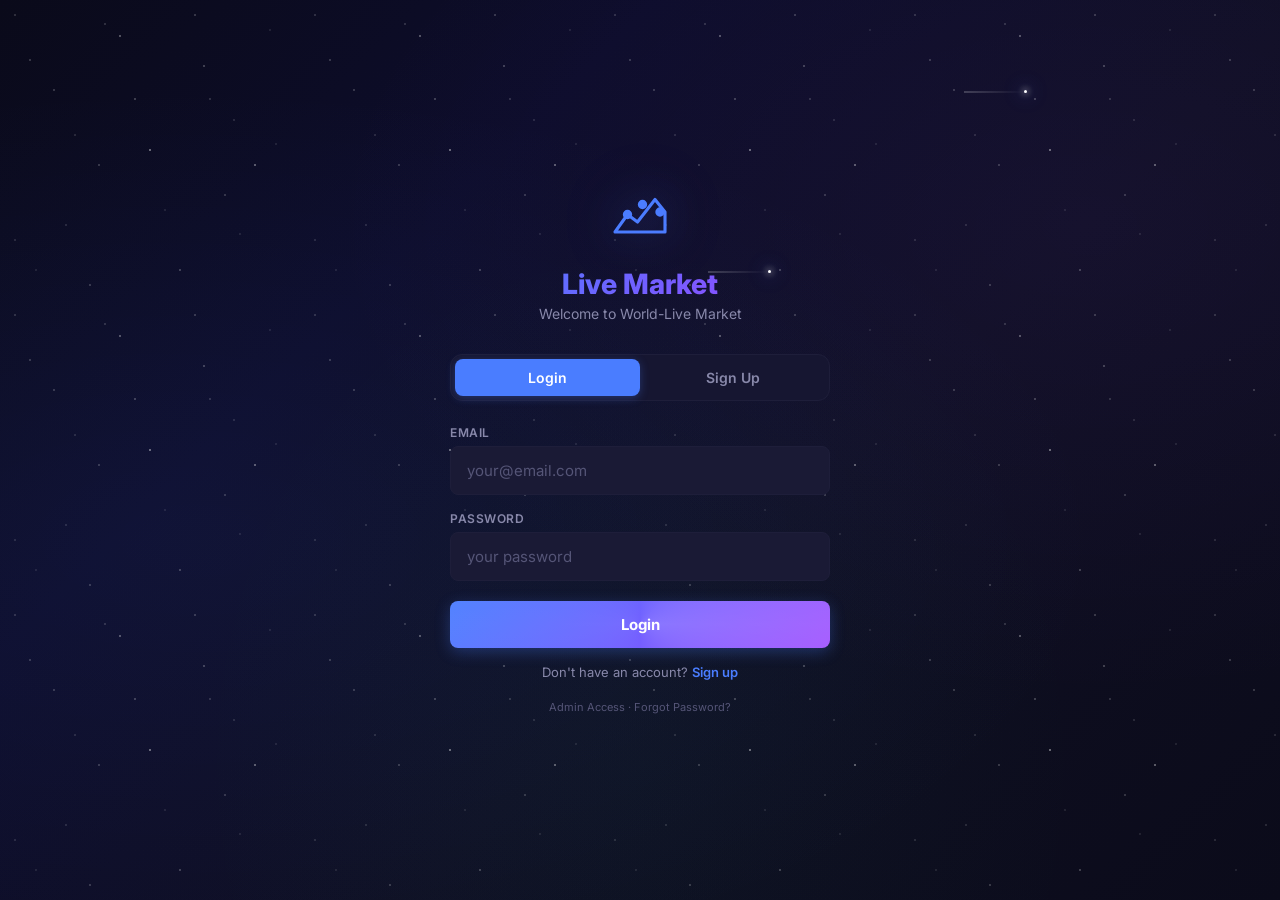
==== index.html @ fc2b73a7 "Add files via upload" ====
<!DOCTYPE html>
<html lang="en">
<head>
<meta charset="UTF-8">
<meta name="viewport" content="width=device-width, initial-scale=1.0, maximum-scale=1.0, user-scalable=no">
<meta name="theme-color" content="#0f0f23" id="metaThemeColor">
<title>Live Market - World-Live Market</title>
<link rel="stylesheet" href="style.css">
<link rel="preconnect" href="https://fonts.googleapis.com">
<link href="https://fonts.googleapis.com/css2?family=Inter:wght@300;400;500;600;700;800&display=swap" rel="stylesheet">
</head>
<body>

<div id="authPage" class="page active">
<div class="shooting-star"></div>
<div class="shooting-star s2"></div>
<div class="auth-container">
<div class="auth-logo">
<div class="logo-icon">
<svg class="auth-market-icon" viewBox="0 0 48 48" fill="none" stroke="url(#lg)" stroke-width="2.5" stroke-linecap="round" stroke-linejoin="round">
<defs><linearGradient id="lg" x1="0" y1="0" x2="48" y2="48"><stop offset="0%" stop-color="#4a7dff"/><stop offset="100%" stop-color="#9945FF"/></linearGradient></defs>
<path d="M4 36l10-14 8 6 14-18 8 10v16H4z"/>
<circle cx="14" cy="22" r="2.5" fill="url(#lg)"/>
<circle cx="26" cy="14" r="2.5" fill="url(#lg)"/>
<circle cx="40" cy="20" r="2.5" fill="url(#lg)"/>
</svg>
</div>
<h1>Live Market</h1>
<p class="auth-subtitle">Welcome to World-Live Market</p>
</div>
<div class="auth-tabs">
<button class="auth-tab active" data-tab="login">Login</button>
<button class="auth-tab" data-tab="signup">Sign Up</button>
</div>
<form id="loginForm" class="auth-form active">
<div class="input-group"><label>Email</label><input type="email" id="loginEmail" placeholder="your@email.com" required></div>
<div class="input-group"><label>Password</label><input type="password" id="loginPassword" placeholder="your password" required></div>
<button type="submit" class="auth-btn primary-btn">Login</button>
<p class="auth-switch">Don't have an account? <a href="#" id="switchToSignup">Sign up</a></p>
<p class="auth-switch" style="margin-top:4px;font-size:11px;color:var(--text3)"><a href="#" id="adminLoginLink" style="color:var(--text3);font-weight:400">Admin Access</a> &middot; <a href="#" id="forgotPwdLink" style="color:var(--text3);font-weight:400">Forgot Password?</a></p>
</form>
<form id="signupForm" class="auth-form">
<div class="input-group"><label>Email</label><input type="email" id="signupEmail" placeholder="your@email.com" required></div>
<div class="input-group"><label>Password</label><input type="password" id="signupPassword" placeholder="Min 6 characters" required minlength="6"></div>
<div class="input-group"><label>Confirm Password</label><input type="password" id="signupConfirm" placeholder="Confirm password" required minlength="6"></div>
<button type="submit" class="auth-btn primary-btn">Create Account</button>
<p class="auth-switch">Already have an account? <a href="#" id="switchToLogin">Login</a></p>
</form>
<div id="authError" class="auth-error hidden"></div>
</div>
</div>

<div id="loadingPage" class="page">
<div class="loading-container">
<div class="loader-ring"><div class="loader-coin">
<svg class="loader-stock" viewBox="0 0 40 40" fill="none" stroke="#4a7dff" stroke-width="2.5" stroke-linecap="round" stroke-linejoin="round">
<path d="M4 34l8-12 6 5 10-16 8 10v13H4z"/>
<circle cx="12" cy="22" r="2" fill="#4a7dff"/>
<circle cx="22" cy="11" r="2" fill="#4a7dff"/>
<circle cx="34" cy="17" r="2" fill="#4a7dff"/>
</svg>
</div></div>
<h2 class="loading-title">Loading Your Dashboard</h2>
<div class="loading-bar"><div class="loading-bar-fill" id="loadingBarFill"></div></div>
<p class="loading-subtitle" id="loadingStatus">Fetching real-time market data...</p>
</div>
</div>

<div id="dashboardPage" class="page">
<header class="dashboard-header">
<div class="header-top">
<div class="header-left"><h2 class="greeting" id="greetingText">Hello, User</h2><p class="header-date" id="currentDate"></p></div>
<div class="header-right"><div class="live-toggle" id="liveToggle"><div class="connection-dot" id="connectionDot"></div><span class="connection-text" id="connectionText">Live</span><span class="toggle-arrow">&#9660;</span></div><div class="toggle-dropdown hidden" id="toggleDropdown"><div class="toggle-option active" data-mode="on"><span class="toggle-dot on"></span><span>On</span></div><div class="toggle-option" data-mode="off"><span class="toggle-dot off"></span><span>Off</span></div></div></div>
</div>
</header>

<main class="dashboard-content">

<div id="homePage" class="tab-content active">
<div class="portfolio-card" id="portfolioCard">
<p class="portfolio-label">World Live Market</p>
<h1 class="portfolio-value" id="portfolioValue">$0.00</h1>
<div class="portfolio-change" id="portfolioChange"><span class="change-indicator">&#9679;</span><span id="marketStatus">Live 24h</span></div>
</div>
<div class="section-header"><h3>Top Cryptocurrencies</h3><span class="update-badge" id="updateBadge">Live</span></div>
<div class="crypto-list" id="homeCryptoList"></div>
</div>

<div id="marketPage" class="tab-content">
<div class="market-search"><input type="text" id="marketSearch" placeholder="Search coins..." autocomplete="off"></div>
<div class="section-header"><h3>Forex Analytical Board</h3><span class="coin-count" id="coinCount">0 coins</span></div>
<div class="market-summary-strip">
<div class="summary-item"><span class="summary-label">BTC Dominance</span><span class="summary-value" id="btcDominance">--%</span></div>
<div class="summary-item"><span class="summary-label">Total Vol 24H</span><span class="summary-value" id="totalVolume">--</span></div>
<div class="summary-item"><span class="summary-label">Top Gainer</span><span class="summary-value positive" id="topGainers">--</span></div>
<div class="summary-item"><span class="summary-label">Top Loser</span><span class="summary-value negative" id="topLosers">--</span></div>
</div>
<div class="analytical-board" id="marketCryptoList"></div>

<div class="market-section">
<div class="section-header"><h3>&#127758; Top 15 Stock Markets by Country</h3><span class="update-badge" id="countryUpdateBadge">Live</span></div>
<div class="country-stocks-grid" id="countryStocksGrid"></div>
</div>

<div class="market-section">
<div class="section-header"><h3>&#128187; Tech Giants Stocks</h3><span class="update-badge" id="techUpdateBadge">Live</span></div>
<div class="crypto-list" id="techStocksList"></div>
</div>
</div>

<div id="notifPage" class="tab-content">
<div class="section-header"><h3>&#128276; Alerts &amp; Updates</h3><button class="notif-clear-btn" id="notifClearAll">Clear All</button></div>
<div class="notif-page-list" id="notifPageList">
<div class="notif-empty-state">
<div class="notif-empty-icon">&#128276;</div>
<div class="notif-empty-title">No notifications yet</div>
<div class="notif-empty-desc">You'll receive market updates, price alerts, and system messages here.</div>
</div>
</div>
</div>

<div id="portfolioPage" class="tab-content">
<div class="section-header"><h3>&#128188; Wallet & Portfolio</h3><span class="portfolio-balance" id="portfolioBalanceLabel">Balance: <strong id="portfolioBalanceVal">$10,000.00</strong></span></div>
<div class="portfolio-summary-strip">
<div class="ps-item"><span class="ps-label">Total Value</span><span class="ps-value" id="psTotalVal">$0.00</span></div>
<div class="ps-item"><span class="ps-label">P&L Today</span><span class="ps-value" id="psPnl">$0.00</span></div>
<div class="ps-item"><span class="ps-label">Open Trades</span><span class="ps-value" id="psTrades">0</span></div>
<div class="ps-item"><span class="ps-label">Win Rate</span><span class="ps-value" id="psWinRate">0%</span></div>
</div>
<div class="wallet-actions">
<button class="wallet-action-btn" id="walletDepositBtn"><span class="wa-icon">&#11014;</span><span class="wa-label">Receive</span></button>
<button class="wallet-action-btn" id="walletWithdrawBtn"><span class="wa-icon">&#11015;</span><span class="wa-label">Send</span></button>
<button class="wallet-action-btn" id="walletHistoryBtn"><span class="wa-icon">&#128214;</span><span class="wa-label">History</span></button>
</div>
<div class="section-header" style="margin-top:12px"><h3>&#128200; Holdings</h3></div>
<div class="portfolio-holdings" id="portfolioHoldings">
<div class="admin-empty">No open positions. Start trading now!</div>
</div>
<div class="section-header" style="margin-top:12px"><h3>&#128214; Transaction History</h3></div>
<div class="portfolio-history" id="portfolioHistory">
<div class="admin-empty">No transaction history yet.</div>
</div>
</div>

<div id="shieldPage" class="tab-content">
<div id="shieldProxyContainer"></div>
<div class="shield-account-section" style="margin-top:16px;padding:0 4px">
<div class="sp-header" style="margin-bottom:12px">
<div class="sp-shield-icon shield-pulse">&#128737;</div>
<div class="sp-title">Account Security</div>
<div class="sp-status-badge sp-secure">AES-256</div>
</div>
<div class="sp-stats">
<div class="sp-stat"><span class="sp-stat-label">Password Protection</span><span class="sp-stat-val sp-green"><span class="sp-dot-pulse"></span> Active</span></div>
<div class="sp-stat"><span class="sp-stat-label">2FA Authentication</span><span class="sp-stat-val" id="shield2faStatus" style="color:var(--text3)">Not Enabled</span></div>
<div class="sp-stat"><span class="sp-stat-label">Login Sessions</span><span class="sp-stat-val" style="color:var(--text)">1 Active</span></div>
<div class="sp-stat"><span class="sp-stat-label">Data Encryption</span><span class="sp-stat-val sp-green">AES-256</span></div>
</div>
<button class="profile-action-btn secondary-btn" id="shieldChangePasswordBtn"><span class="action-icon">&#128273;</span><span>Change Password</span></button>
<div class="sp-security-tips" style="margin-top:12px">
<div class="spt-title"><span class="spt-title-icon">&#9889;</span> Security Checklist</div>
<div class="spt-item spt-done spt-anim"><span class="spt-icon">&#9989;</span><span class="spt-text">Strong Password Set</span></div>
<div class="spt-item spt-anim"><span class="spt-icon">&#9898;</span><span class="spt-text">Two-Factor Authentication</span></div>
<div class="spt-item spt-done spt-anim"><span class="spt-icon">&#9989;</span><span class="spt-text">Data Encrypted (AES-256)</span></div>
<div class="spt-item spt-done spt-anim"><span class="spt-icon">&#9989;</span><span class="spt-text">Session Monitoring Active</span></div>
</div>
</div>
</div>

<div id="adminPage" class="tab-content">
<div id="adminControlPanel">
<div class="admin-header">
<div class="admin-header-top">
<h3>&#128272; Admin Control Panel</h3>
<span class="admin-badge">SECURE</span>
</div>
<p class="admin-subtitle">Manage all registered user accounts</p>
</div>

<div class="admin-stats-row">
<div class="admin-stat-card"><span class="admin-stat-label">Total Users</span><span class="admin-stat-value" id="adminTotalUsers">0</span></div>
<div class="admin-stat-card"><span class="admin-stat-label">Active</span><span class="admin-stat-value" id="adminActiveUsers">0</span></div>
<div class="admin-stat-card"><span class="admin-stat-label">Blocked</span><span class="admin-stat-value" id="adminBlockedUsers">0</span></div>
<div class="admin-stat-card"><span class="admin-stat-label">Online</span><span class="admin-stat-value" id="adminOnlineUsers">0</span></div>
</div>

<div class="admin-search-bar">
<input type="text" id="adminSearch" placeholder="Search users by email or name..." autocomplete="off">
</div>

<div class="admin-section">
<div class="section-header"><h3>&#128100; Registered Users</h3><button class="admin-refresh-btn" id="adminRefreshBtn">&#8635; Refresh</button></div>
<div class="admin-table-wrap">
<div id="adminUsersList">
<div class="admin-empty">No users registered yet</div>
</div>
</div>
</div>

<div class="admin-section">
<div class="section-header"><h3>&#128214; Activity Log</h3></div>
<div class="admin-log-list" id="adminLogList">
<div class="admin-empty">No activity recorded yet</div>
</div>
</div>

<div class="admin-section">
<div class="section-header"><h3>&#9881; Admin Settings</h3></div>
<div class="admin-settings-card">
<button class="admin-setting-btn" id="adminChangePwdBtn"><span class="admin-setting-icon">&#128273;</span><span class="admin-setting-text">Change Admin Password</span><span class="admin-setting-arrow">&gt;</span></button>
<button class="admin-setting-btn" id="adminThemeToggle"><span class="admin-setting-icon" id="adminThemeIcon">&#127769;</span><span class="admin-setting-text" id="adminThemeText">Dark Mode</span><span class="admin-setting-arrow">&gt;</span></button>
</div>
</div>
</div>
  
  <div id="profilePage" class="tab-content">
<div class="profile-card"><div class="profile-avatar"><span id="profileAvatarLetter">U</span></div><h2 class="profile-name" id="profileName">User</h2><p class="profile-email" id="profileEmail">user@email.com</p></div>

<div class="profile-section collapsible">
<div class="section-header collapse-header" onclick="toggleCollapse(this)">
<h3>Account Information</h3>
<span class="collapse-arrow">&#9660;</span>
</div>
<div class="collapse-content">
<div class="profile-info-list">
<div class="info-item"><span class="info-label">Email</span><span class="info-value" id="accEmail">user@email.com</span></div>
<div class="info-item"><span class="info-label">Username</span><span class="info-value" id="accUsername">user</span></div>
<div class="info-item"><span class="info-label">Member Since</span><span class="info-value" id="accMemberSince">Today</span></div>
<div class="info-item"><span class="info-label">Last Login</span><span class="info-value" id="accLastLogin">Just now</span></div>
<div class="info-item"><span class="info-label">Account Status</span><span class="info-value status-active">Active</span></div>
<div class="info-item"><span class="info-label">Account ID</span><span class="info-value" id="accId">--</span></div>
<div class="info-item"><span class="info-label">Timezone</span><span class="info-value" id="accTimezone">--</span></div>
</div>
</div>
</div>



<div class="profile-section collapsible">
<div class="section-header collapse-header" onclick="toggleCollapse(this)">
<h3>Appearance</h3>
<span class="collapse-arrow">&#9660;</span>
</div>
<div class="collapse-content">
<div class="theme-toggle-card">
<p class="theme-desc">Choose your preferred background theme</p>
<div class="theme-options">
<button class="theme-option active" id="themeDark"><span class="theme-icon">&#127769;</span><span class="theme-name">Dark Mode</span></button>
<button class="theme-option" id="themeLight"><span class="theme-icon">&#127774;</span><span class="theme-name">Light Mode</span></button>
</div>
</div>
</div>
</div>

<div class="profile-section collapsible">
<div class="section-header collapse-header" onclick="toggleCollapse(this)">
<h3>Support</h3>
<span class="collapse-arrow">&#9660;</span>
</div>
<div class="collapse-content">
<div class="support-card" id="emailSupport"><div class="support-icon">&#9993;</div><div class="support-info"><div class="support-title">Email Support</div><div class="support-desc">support@live-market.app</div></div><div class="support-arrow">&gt;</div></div>
<div class="support-card" id="faqSupport"><div class="support-icon">&#10068;</div><div class="support-info"><div class="support-title">FAQ</div><div class="support-desc">Frequently asked questions</div></div><div class="support-arrow">&gt;</div></div>
<div class="support-card" id="bugReport"><div class="support-icon">&#128196;</div><div class="support-info"><div class="support-title">Report a Bug</div><div class="support-desc">Report issues to our team</div></div><div class="support-arrow">&gt;</div></div>
</div>
</div>

<div class="profile-section collapsible">
<div class="section-header collapse-header" onclick="toggleCollapse(this)">
<h3>Terms and Privacy</h3>
<span class="collapse-arrow">&#9660;</span>
</div>
<div class="collapse-content">
<div class="legal-links">
<button class="legal-btn" id="termsBtn"><span class="legal-icon">&#128196;</span><span>Terms of Service</span><span class="legal-arrow">&gt;</span></button>
<button class="legal-btn" id="privacyBtn"><span class="legal-icon">&#128274;</span><span>Privacy Policy</span><span class="legal-arrow">&gt;</span></button>
<button class="legal-btn" id="cookiesBtn"><span class="legal-icon">&#127850;</span><span>Cookie Policy</span><span class="legal-arrow">&gt;</span></button>
</div>
</div>
</div>

<div class="profile-actions"><button class="profile-action-btn" id="logoutBtn"><span class="action-icon">DOOR</span><span>Logout</span></button></div>
<div class="admin-profile-badge">
  <span class="apb-icon">&#128272;</span>
  <div class="apb-info">
    <div class="apb-title">Admin Panel</div>
    <div class="apb-desc">admin@livemarket.app</div>
  </div>
  <span class="apb-arrow">&gt;</span>
</div>
<div class="profile-footer"><p>Live Market v2.0</p><p>Powered by CoinGecko API</p></div>
</div>

</main>

<nav class="bottom-nav">
<button class="nav-btn active" data-tab="homePage">
  <span class="nav-icon-frame">
    <svg class="nav-svg" viewBox="0 0 24 24" fill="none" stroke="currentColor" stroke-width="2" stroke-linecap="round" stroke-linejoin="round">
      <path d="M3 12l2-2m0 0l7-7 7 7M5 10v10a1 1 0 001 1h3m10-11l2 2m-2-2v10a1 1 0 01-1 1h-3m-6 0a1 1 0 001-1v-4a1 1 0 011-1h2a1 1 0 011 1v4a1 1 0 001 1m-6 0h6"/>
    </svg>
  </span>
  <span class="nav-label">Home</span>
</button>
<button class="nav-btn" data-tab="marketPage">
  <span class="nav-icon-frame">
    <svg class="nav-svg" viewBox="0 0 24 24" fill="none" stroke="currentColor" stroke-width="2" stroke-linecap="round" stroke-linejoin="round">
      <path d="M4 20h16M6 16V9m4 7V5m4 11v-5m4 5v-2"/>
    </svg>
  </span>
  <span class="nav-label">Market</span>
</button>
<button class="nav-btn" data-tab="portfolioPage">
  <span class="nav-icon-frame">
    <svg class="nav-svg" viewBox="0 0 24 24" fill="none" stroke="currentColor" stroke-width="2" stroke-linecap="round" stroke-linejoin="round">
      <path d="M12 2l3.09 6.26L22 9.27l-5 4.87 1.18 6.88L12 17.77l-6.18 3.25L7 14.14 2 9.27l6.91-1.01L12 2z"/>
    </svg>
  </span>
  <span class="nav-label">Wallet</span>
</button>
<button class="nav-btn" id="navNotif" data-tab="notifPage">
  <span class="nav-icon-frame">
    <svg class="nav-svg" viewBox="0 0 24 24" fill="none" stroke="currentColor" stroke-width="2" stroke-linecap="round" stroke-linejoin="round">
      <path d="M18 8A6 6 0 006 8c0 7-3 9-3 9h18s-3-2-3-9"/>
      <path d="M13.73 21a2 2 0 01-3.46 0"/>
    </svg>
    <span class="nav-notif-badge hidden" id="navNotifBadge">0</span>
  </span>
  <span class="nav-label">Alerts</span>
</button>
<button class="nav-btn" data-tab="profilePage">
  <span class="nav-icon-frame">
    <svg class="nav-svg" viewBox="0 0 24 24" fill="none" stroke="currentColor" stroke-width="2" stroke-linecap="round" stroke-linejoin="round">
      <path d="M20 21v-2a4 4 0 00-4-4H8a4 4 0 00-4 4v2"/>
      <circle cx="12" cy="7" r="4"/>
    </svg>
  </span>
  <span class="nav-label">Profile</span>
</button>
<button class="nav-btn" id="adminNavBtn" data-tab="shieldPage">
  <span class="nav-icon-frame">
    <svg class="nav-svg" viewBox="0 0 24 24" fill="none" stroke="currentColor" stroke-width="2" stroke-linecap="round" stroke-linejoin="round">
      <path d="M12 22s8-4 8-10V5l-8-3-8 3v7c0 6 8 10 8 10z"/>
    </svg>
  </span>
  <span class="nav-label">Shield</span>
</button>
</nav>

<div id="legalModal" class="modal-overlay hidden"><div class="modal-content"><div class="modal-header"><h3 id="modalTitle">Terms</h3><button class="modal-close" id="modalCloseBtn">X</button></div><div class="modal-body" id="modalBody"></div></div></div>
<div id="faqModal" class="modal-overlay hidden"><div class="modal-content"><div class="modal-header"><h3>FAQ</h3><button class="modal-close" id="faqCloseBtn">X</button></div><div class="modal-body"><div class="faq-item"><div class="faq-question">How often is data updated?</div><div class="faq-answer">Crypto prices are fetched every 30 seconds from CoinGecko API.</div></div><div class="faq-item"><div class="faq-question">Is my data secure?</div><div class="faq-answer">Credentials encrypted and stored locally in your browser only.</div></div><div class="faq-item"><div class="faq-question">Which coins are tracked?</div><div class="faq-answer">Top 50 by market cap including BTC, ETH, SOL and more.</div></div><div class="faq-item"><div class="faq-question">Is there a fee?</div><div class="faq-answer">No, completely free. Powered by CoinGecko API.</div></div></div></div></div>
<div id="bugModal" class="modal-overlay hidden"><div class="modal-content"><div class="modal-header"><h3>Report a Bug</h3><button class="modal-close" id="bugCloseBtn">X</button></div><div class="modal-body"><p class="bug-intro">Describe the issue below.</p><textarea id="bugReportText" class="bug-textarea" placeholder="Describe the bug..." rows="5"></textarea><button class="auth-btn primary-btn" id="submitBugBtn">Submit Report</button></div></div></div>
<div id="passwordModal" class="modal-overlay hidden"><div class="modal-content"><div class="modal-header"><h3>Change Password</h3><button class="modal-close" id="passwordCloseBtn">X</button></div><div class="modal-body"><form id="changePasswordForm"><div class="input-group"><label>Current Password</label><input type="password" id="currentPassword" placeholder="Current password" required></div><div class="input-group"><label>New Password</label><input type="password" id="newPassword" placeholder="Min 6 chars" required minlength="6"></div><div class="input-group"><label>Confirm New Password</label><input type="password" id="confirmNewPassword" placeholder="Confirm" required minlength="6"></div><button type="submit" class="auth-btn primary-btn">Update Password</button></form><div id="passwordError" class="auth-error hidden"></div><div id="passwordSuccess" class="auth-success hidden">Password updated!</div></div></div></div>

<div id="coinModal" class="modal-overlay hidden"><div class="modal-content"><div class="modal-header"><div class="coin-modal-header"><div class="coin-modal-icon" id="coinModalIcon"></div><div><h3 id="coinModalName">Bitcoin</h3><span class="coin-modal-symbol" id="coinModalSymbol">BTC</span></div></div><button class="modal-close" id="coinModalClose">X</button></div><div class="modal-body"><div class="coin-modal-price"><span class="coin-modal-price-val" id="coinModalPrice">$0.00</span><span class="coin-modal-price-chg" id="coinModalChange">+0.00%</span></div><div class="coin-modal-chart" id="coinModalChart"><svg class="sparkline-svg" viewBox="0 0 300 80" preserveAspectRatio="none" id="sparklineSvg"><path id="sparklinePath" d="" fill="none" stroke-width="2"/></svg></div><div class="coin-modal-stats"><div class="cms-row"><span class="cms-label">Market Cap</span><span class="cms-value" id="cmsMcap">--</span></div><div class="cms-row"><span class="cms-label">24h Volume</span><span class="cms-value" id="cmsVol">--</span></div><div class="cms-row"><span class="cms-label">24h High</span><span class="cms-value" id="cmsHigh">--</span></div><div class="cms-row"><span class="cms-label">24h Low</span><span class="cms-value" id="cmsLow">--</span></div><div class="cms-row"><span class="cms-label">Rank</span><span class="cms-value" id="cmsRank">--</span></div><div class="cms-row"><span class="cms-label">All-Time High</span><span class="cms-value" id="cmsAth">--</span></div></div><div class="trade-actions" id="tradeActions"><button class="trade-btn trade-buy" id="tradeBuyBtn">&#9650; Buy</button><button class="trade-btn trade-sell" id="tradeSellBtn">&#9660; Sell</button></div></div></div></div>

<div id="tradeModal" class="modal-overlay hidden"><div class="modal-content trade-modal-content"><div class="modal-header"><h3 id="tradeModalTitle">Buy Bitcoin</h3><button class="modal-close" id="tradeModalClose">X</button></div><div class="modal-body"><div class="trade-modal-price"><span id="tradeModalPrice">$0.00</span><span id="tradeModalBalance">Balance: <strong id="tradeModalBalVal">$10,000</strong></span></div><div class="trade-form"><div class="trade-input-group"><label>Amount (USD)</label><input type="number" id="tradeAmount" placeholder="0.00" min="1" step="1"></div><div class="trade-input-group"><label>Quantity</label><input type="text" id="tradeQuantity" readonly placeholder="0.0000"></div><div class="trade-summary"><div class="ts-row"><span>Price per unit</span><span id="tsPrice">$0.00</span></div><div class="ts-row"><span>Total</span><span id="tsTotal">$0.00</span></div><div class="ts-row"><span>Fee (0.1%)</span><span id="tsFee">$0.00</span></div></div><button class="trade-execute-btn" id="tradeExecuteBtn">Execute Buy Order</button><div id="tradeError" class="auth-error hidden"></div><div id="tradeSuccess" class="auth-success hidden">Order executed successfully!</div></div></div></div></div>

<div id="walletReceiveModal" class="modal-overlay hidden"><div class="modal-content"><div class="modal-header"><h3>&#11014; Receive Funds</h3><button class="modal-close" id="walletReceiveClose">X</button></div><div class="modal-body"><div class="wallet-receive-content"><p class="wr-desc">Select a cryptocurrency to receive funds:</p><div class="wr-coin-list" id="wrCoinList"></div><div class="wr-address-box hidden" id="wrAddressBox"><div class="wr-coin-icon" id="wrCoinIcon">&#128176;</div><div class="wr-coin-title" id="wrCoinTitle">Bitcoin</div><div class="wr-address-label">Your deposit address:</div><div class="wr-address-value" id="wrAddressValue">bc1q...</div><button class="wr-copy-btn" id="wrCopyBtn">&#128203; Copy Address</button><div class="wr-qr-note">Share this address to receive funds. Network confirmations may take a few minutes.</div></div></div></div></div></div>

<div id="walletSendModal" class="modal-overlay hidden"><div class="modal-content"><div class="modal-header"><h3>&#11015; Send Funds</h3><button class="modal-close" id="walletSendClose">X</button></div><div class="modal-body"><div class="wallet-send-content"><div class="ws-input-group"><label>Select Asset</label><select id="wsAssetSelect"><option value="">Choose asset...</option></select></div><div class="ws-input-group"><label>Recipient Address</label><input type="text" id="wsAddressInput" placeholder="Enter wallet address"></div><div class="ws-input-group"><label>Amount</label><input type="number" id="wsAmountInput" placeholder="0.00" min="0.0001" step="any"></div><div class="ws-balance-info">Available: <strong id="wsAvailableBal">0</strong></div><button class="trade-execute-btn" id="wsSendBtn">&#11015; Send</button><div id="wsError" class="auth-error hidden"></div><div id="wsSuccess" class="auth-success hidden">Transaction submitted successfully!</div></div></div></div></div>

</div>

<script src="script.js"></script>
</body>
</html>
---- style.css ----
:root{--bg:#0b0b1a;--bg2:#111128;--card:#161631;--input:#1a1a35;--text:#f0f0ff;--text2:#8888aa;--text3:#555577;--blue:#4a7dff;--purple:#9945FF;--green:#16c784;--red:#ea3943;--border:#1e1e3a}
body.light-theme{--bg:#f4f6fb;--bg2:#fff;--card:#fff;--input:#f0f2f8;--text:#1a1d2e;--text2:#6b7280;--text3:#9ca3af;--border:#e5e7eb}
*{margin:0;padding:0;box-sizing:border-box}
html,body{height:100%;overflow:hidden;font-family:Inter,sans-serif}
body{background:var(--bg);color:var(--text);-webkit-font-smoothing:antialiased;transition:background .3s}
input,button,textarea{font-family:inherit;outline:none;border:none}
a{color:var(--blue);text-decoration:none}
.hidden{display:none!important}
.page{display:none;position:fixed;top:0;left:0;width:100%;height:100%;z-index:1;overflow-y:auto;background:var(--bg);transition:background .3s}
.page.active{display:flex;z-index:2}
#authPage{flex-direction:column;justify-content:center;align-items:center;padding:20px;background:linear-gradient(135deg,#0a0a1a,#0d0d2b 30%,#0f0f23 60%,#0b0b1a);position:relative;overflow:hidden}
#authPage::before{content:'';position:absolute;top:0;left:0;right:0;bottom:0;background:radial-gradient(ellipse at 15% 60%,rgba(74,125,255,0.06) 0%,transparent 60%),radial-gradient(ellipse at 85% 25%,rgba(153,69,255,0.05) 0%,transparent 50%),radial-gradient(ellipse at 50% 85%,rgba(22,199,132,0.03) 0%,transparent 50%);pointer-events:none;z-index:0}
#authPage::after{content:'';position:absolute;top:0;left:0;right:0;bottom:0;background-image:radial-gradient(1px 1px at 10% 20%,rgba(255,255,255,0.6),transparent),radial-gradient(1px 1px at 25% 45%,rgba(255,255,255,0.4),transparent),radial-gradient(1.2px 1.2px at 40% 12%,rgba(255,255,255,0.7),transparent),radial-gradient(1px 1px at 55% 70%,rgba(255,255,255,0.3),transparent),radial-gradient(1px 1px at 70% 33%,rgba(255,255,255,0.5),transparent),radial-gradient(1.5px 1.5px at 85% 55%,rgba(255,255,255,0.6),transparent),radial-gradient(1px 1px at 5% 80%,rgba(255,255,255,0.4),transparent),radial-gradient(1.2px 1.2px at 60% 90%,rgba(255,255,255,0.5),transparent),radial-gradient(1px 1px at 90% 10%,rgba(255,255,255,0.3),transparent),radial-gradient(1px 1px at 33% 55%,rgba(255,255,255,0.6),transparent),radial-gradient(1px 1px at 78% 40%,rgba(255,255,255,0.4),transparent),radial-gradient(1.2px 1.2px at 45% 33%,rgba(255,255,255,0.5),transparent),radial-gradient(1px 1px at 12% 90%,rgba(255,255,255,0.3),transparent),radial-gradient(1px 1px at 65% 5%,rgba(255,255,255,0.6),transparent),radial-gradient(1px 1px at 22% 75%,rgba(255,255,255,0.4),transparent),radial-gradient(1.5px 1.5px at 50% 50%,rgba(255,255,255,0.7),transparent),radial-gradient(1px 1px at 80% 78%,rgba(255,255,255,0.3),transparent),radial-gradient(1px 1px at 35% 8%,rgba(255,255,255,0.5),transparent),radial-gradient(1.2px 1.2px at 75% 65%,rgba(255,255,255,0.4),transparent),radial-gradient(1px 1px at 18% 30%,rgba(255,255,255,0.6),transparent),radial-gradient(1px 1px at 92% 48%,rgba(255,255,255,0.3),transparent),radial-gradient(1px 1px at 5% 5%,rgba(255,255,255,0.5),transparent),radial-gradient(1.5px 1.5px at 68% 22%,rgba(255,255,255,0.4),transparent),radial-gradient(1px 1px at 30% 95%,rgba(255,255,255,0.6),transparent);background-size:300px 300px;background-repeat:repeat;pointer-events:none;z-index:0;animation:twinkle 4s ease-in-out infinite alternate}
@keyframes twinkle{0%{opacity:.6}50%{opacity:1}100%{opacity:.7}}
.shooting-star{position:absolute;width:3px;height:3px;background:#fff;border-radius:50%;z-index:0;pointer-events:none;top:10%;left:80%;box-shadow:0 0 6px 2px rgba(255,255,255,0.3),0 0 20px 6px rgba(74,125,255,0.1);animation:shoot1 6s ease-in-out infinite}
.shooting-star.s2{top:30%;left:60%;animation:shoot2 8s ease-in-out infinite;animation-delay:3s}
.shooting-star::before{content:'';position:absolute;top:50%;right:100%;width:60px;height:1px;background:linear-gradient(to left,transparent,rgba(255,255,255,0.4));transform:translateY(-50%)}
@keyframes shoot1{0%,100%{transform:translate(0,0) scale(1);opacity:0}2%{opacity:1}4%{transform:translate(-120px,80px) scale(0.5);opacity:0}92%,100%{opacity:0}}
@keyframes shoot2{0%,100%{transform:translate(0,0) scale(1);opacity:0}2%{opacity:1}4%{transform:translate(-100px,60px) scale(0.5);opacity:0}92%,100%{opacity:0}}
body.light-theme #authPage{background:linear-gradient(135deg,#e8ecf8,#dde0f0 30%,#f0f2f8 60%,#e8ecf8)}
body.light-theme #authPage::after{opacity:.3}
.auth-container{width:100%;max-width:380px;position:relative;z-index:1}
.auth-logo{text-align:center;margin-bottom:32px}
.logo-icon{font-size:48px;margin-bottom:8px;animation:float 3s ease-in-out infinite}
@keyframes float{0%,100%{transform:translateY(0)}50%{transform:translateY(-8px)}}
.auth-logo h1{font-size:28px;font-weight:800;background:linear-gradient(135deg,var(--blue),var(--purple));-webkit-background-clip:text;-webkit-text-fill-color:transparent;background-clip:text}
.auth-market-icon{width:60px;height:60px}
.loader-stock{width:36px;height:36px;animation:raising 1s ease-in-out infinite;display:block}
@keyframes raising{0%,100%{transform:translateY(0)}50%{transform:translateY(-10px)}}
.auth-subtitle{color:var(--text2);font-size:14px;margin-top:4px}
.auth-tabs{display:flex;background:var(--card);border-radius:12px;padding:4px;margin-bottom:24px;border:1px solid var(--border)}
.auth-tab{flex:1;padding:10px;text-align:center;font-size:14px;font-weight:600;color:var(--text2);background:transparent;border-radius:8px;cursor:pointer;transition:all .3s}
.auth-tab.active{background:var(--blue);color:#fff;box-shadow:0 2px 10px rgba(74,125,255,0.3)}
.auth-form{display:none;flex-direction:column;gap:16px}
.auth-form.active{display:flex}
.input-group{display:flex;flex-direction:column;gap:6px}
.input-group label{font-size:12px;font-weight:600;color:var(--text2);text-transform:uppercase;letter-spacing:.5px}
.input-group input{padding:14px 16px;background:var(--input);border:1px solid var(--border);border-radius:8px;color:var(--text);font-size:15px;transition:all .3s}
.input-group input:focus{border-color:var(--blue);box-shadow:0 0 0 3px rgba(74,125,255,0.15)}
.input-group input::placeholder{color:var(--text3)}
.auth-btn{padding:14px;border-radius:8px;font-size:15px;font-weight:700;cursor:pointer;transition:all .3s;margin-top:4px;width:100%}
.primary-btn{background:linear-gradient(135deg,var(--blue),var(--purple));color:#fff;box-shadow:0 4px 15px rgba(74,125,255,0.3);border:none}
.primary-btn:hover{transform:translateY(-1px);box-shadow:0 6px 20px rgba(74,125,255,0.4)}
.auth-switch{text-align:center;font-size:13px;color:var(--text2)}
.auth-switch a{font-weight:600;cursor:pointer}
.auth-error{margin-top:16px;padding:12px 16px;background:rgba(234,57,67,0.1);border:1px solid rgba(234,57,67,0.3);border-radius:8px;color:var(--red);font-size:13px;text-align:center}
#loadingPage{flex-direction:column;justify-content:center;align-items:center;background:linear-gradient(135deg,var(--bg),var(--bg2))}
.loading-container{text-align:center;padding:20px}
.loader-ring{width:80px;height:80px;margin:0 auto 24px;border-radius:50%;border:3px solid transparent;border-top-color:var(--blue);border-right-color:var(--purple);animation:spin 1s linear infinite;position:relative}
.loader-coin{position:absolute;top:50%;left:50%;transform:translate(-50%,-50%);font-size:28px;animation:pulseCoin 1s ease-in-out infinite}
@keyframes spin{to{transform:rotate(360deg)}}
@keyframes pulseCoin{0%,100%{transform:translate(-50%,-50%) scale(1);opacity:1}50%{transform:translate(-50%,-50%) scale(1.1);opacity:.7}}
.loading-title{font-size:20px;font-weight:700;margin-bottom:20px}
.loading-bar{width:240px;height:4px;background:var(--card);border-radius:4px;overflow:hidden;margin:0 auto 16px}
.loading-bar-fill{height:100%;width:0%;background:linear-gradient(90deg,var(--blue),var(--purple));border-radius:4px;transition:width .3s}
.loading-subtitle{font-size:13px;color:var(--text2)}
#dashboardPage{flex-direction:column;padding-bottom:64px}
.dashboard-header{padding:16px 16px 0;flex-shrink:0;background:var(--bg);position:sticky;top:0;z-index:10;transition:background .3s}
.header-top{display:flex;justify-content:space-between;align-items:flex-start;margin-bottom:16px}
.greeting{font-size:18px;font-weight:700}
.header-date{font-size:12px;color:var(--text2);margin-top:2px}
.header-right{display:flex;align-items:center;gap:6px;background:var(--card);padding:6px 12px;border-radius:20px;border:1px solid var(--border);position:relative}
.live-toggle{display:flex;align-items:center;gap:6px;cursor:pointer;user-select:none;-webkit-tap-highlight-color:transparent}
.toggle-arrow{font-size:8px;color:var(--text3);transition:transform .3s}
.live-toggle.active .toggle-arrow{transform:rotate(180deg)}
.toggle-dropdown{position:absolute;top:calc(100% + 6px);right:0;background:var(--card);border:1px solid var(--border);border-radius:12px;overflow:hidden;z-index:50;min-width:100px;box-shadow:0 8px 30px rgba(0,0,0,0.4);animation:fadeIn .15s}
.toggle-option{display:flex;align-items:center;gap:8px;padding:10px 14px;font-size:13px;font-weight:600;color:var(--text2);cursor:pointer;transition:all .2s}
.toggle-option:hover{background:rgba(74,125,255,0.08);color:var(--text)}
.toggle-option.active{color:var(--text)}
.toggle-dot{width:8px;height:8px;border-radius:50%;flex-shrink:0}
.toggle-dot.on{background:var(--green);box-shadow:0 0 8px rgba(22,199,132,0.4)}
.toggle-dot.off{background:var(--text3);box-shadow:none}
.connection-dot{width:8px;height:8px;border-radius:50%;background:var(--green);animation:pulse-dot 2s ease-in-out infinite}
.connection-dot.offline{background:var(--red);animation:none}
@keyframes pulse-dot{0%,100%{opacity:1}50%{opacity:.4}}
.connection-text{font-size:11px;font-weight:600;color:var(--text2)}
.portfolio-card{background:linear-gradient(135deg,#1a1a3a,var(--card));border:1px solid var(--border);border-radius:16px;padding:20px;margin-bottom:16px;position:relative;overflow:hidden;transition:background .3s,border .3s}
.portfolio-label{font-size:12px;color:var(--text2);text-transform:uppercase;letter-spacing:.5px;font-weight:600}
.portfolio-value{font-size:32px;font-weight:800;margin:8px 0;letter-spacing:-.5px}
.portfolio-change{display:flex;align-items:center;gap:4px;font-size:14px;font-weight:600}
.portfolio-change.positive{color:var(--green)}
.portfolio-change.negative{color:var(--red)}
.dashboard-content{flex:1;overflow-y:auto;padding:0 16px 8px}
.tab-content{display:none;animation:fadeSlideIn .3s}
.tab-content.active{display:block}
@keyframes fadeSlideIn{from{opacity:0;transform:translateY(8px)}to{opacity:1;transform:translateY(0)}}
.section-header{display:flex;justify-content:space-between;align-items:center;margin-bottom:12px}
.section-header h3{font-size:16px;font-weight:700}
.update-badge{font-size:11px;font-weight:600;color:var(--green);background:rgba(22,199,132,0.1);padding:4px 10px;border-radius:12px}
.coin-count{font-size:12px;color:var(--text2)}
.crypto-list{display:flex;flex-direction:column;gap:8px;padding-bottom:16px}
.crypto-item{display:flex;align-items:center;padding:12px 14px;background:var(--card);border:1px solid var(--border);border-radius:12px;transition:all .2s}
.crypto-item:active,.crypto-item:hover{background:var(--card);transform:translateY(-1px)}
.crypto-rank{font-size:12px;font-weight:700;color:var(--text3);width:26px;flex-shrink:0}
.crypto-icon{width:36px;height:36px;border-radius:50%;flex-shrink:0;margin-right:10px;overflow:hidden;display:flex;align-items:center;justify-content:center;background:rgba(74,125,255,0.1)}
.crypto-icon img{width:100%;height:100%;object-fit:cover}
.crypto-info{flex:1;min-width:0}
.crypto-name{font-size:14px;font-weight:600;white-space:nowrap;overflow:hidden;text-overflow:ellipsis}
.crypto-symbol{font-size:11px;color:var(--text2);text-transform:uppercase;font-weight:500}
.crypto-price{text-align:right;flex-shrink:0}
.crypto-price-value{font-size:14px;font-weight:700;white-space:nowrap}
.crypto-price-change{font-size:12px;font-weight:600;white-space:nowrap}
.crypto-price-change.positive{color:var(--green)}
.crypto-price-change.negative{color:var(--red)}
.market-search{margin-bottom:12px;padding-top:4px}
.market-search input{width:100%;padding:12px 16px;background:var(--card);border:1px solid var(--border);border-radius:12px;color:var(--text);font-size:15px;transition:all .3s}
.market-search input:focus{border-color:var(--blue);box-shadow:0 0 0 3px rgba(74,125,255,0.15)}
.market-search input::placeholder{color:var(--text3)}
.market-summary-strip{display:grid;grid-template-columns:1fr 1fr 1fr 1fr;gap:6px;margin-bottom:12px}
.summary-item{background:var(--card);border:1px solid var(--border);border-radius:8px;padding:10px 8px;text-align:center;transition:background .3s,border .3s}
.summary-label{display:block;font-size:9px;color:var(--text2);text-transform:uppercase;letter-spacing:.3px;font-weight:600;margin-bottom:3px}
.summary-value{display:block;font-size:13px;font-weight:700;color:var(--text)}
.summary-value.positive{color:var(--green)}
.summary-value.negative{color:var(--red)}
.analytical-board{display:flex;flex-direction:column;gap:6px;padding-bottom:16px}
.board-row{display:grid;grid-template-columns:32px 36px 1fr 90px 80px 70px;align-items:center;gap:8px;padding:10px;background:var(--card);border:1px solid var(--border);border-radius:12px;transition:all .2s;font-size:12px}
.board-row:active,.board-row:hover{background:var(--card);transform:translateY(-1px)}
.board-header{background:transparent;border-color:transparent;pointer-events:none;padding:6px 10px}
.board-col-rank{font-size:10px;font-weight:700;color:var(--text3);text-align:center}
.board-col-icon{width:28px;height:28px;border-radius:50%;overflow:hidden;display:flex;align-items:center;justify-content:center;background:rgba(74,125,255,0.1)}
.board-col-icon img{width:100%;height:100%;object-fit:cover}
.board-col-name{font-size:12px;font-weight:600;white-space:nowrap;overflow:hidden;text-overflow:ellipsis}
.board-col-symbol{font-size:9px;color:var(--text2);text-transform:uppercase}
.board-col-price{text-align:right}
.board-col-price .price-val{font-size:12px;font-weight:700;display:block}
.board-col-price .price-chg{font-size:10px;font-weight:600}
.board-col-price .price-chg.positive{color:var(--green)}
.board-col-price .price-chg.negative{color:var(--red)}
.board-col-mcap{text-align:right}
.board-col-mcap .mcap-label{display:block;font-size:8px;color:var(--text3);text-transform:uppercase;margin-bottom:1px}
.board-col-mcap .mcap-val{font-size:11px;font-weight:600}
.board-col-vol{text-align:right}
.board-col-vol .vol-label{display:block;font-size:8px;color:var(--text3);text-transform:uppercase;margin-bottom:1px}
.board-col-vol .vol-val{font-size:11px;font-weight:600}
.board-col-header{font-size:9px;color:var(--text2);font-weight:600;text-transform:uppercase;letter-spacing:.3px;text-align:center}
.board-col-header:nth-child(4),.board-col-header:nth-child(5),.board-col-header:nth-child(6){text-align:right}
#profilePage{padding-bottom:16px}
.profile-card{text-align:center;padding:24px;background:var(--card);border:1px solid var(--border);border-radius:16px;margin:8px 0 16px}
.profile-avatar{width:72px;height:72px;border-radius:50%;background:linear-gradient(135deg,var(--blue),var(--purple));display:flex;align-items:center;justify-content:center;margin:0 auto 16px;font-size:28px;font-weight:800;color:#fff;box-shadow:0 4px 20px rgba(74,125,255,0.3)}
.profile-name{font-size:20px;font-weight:700;margin-bottom:4px}
.profile-email{font-size:14px;color:var(--text2)}
.profile-section{margin-bottom:16px}
.profile-section.collapsible{background:var(--card);border:1px solid var(--border);border-radius:12px;overflow:hidden;margin-bottom:10px;transition:all .2s}
.collapse-header{display:flex;justify-content:space-between;align-items:center;padding:14px 16px;cursor:pointer;user-select:none;-webkit-tap-highlight-color:transparent;transition:background .2s}
.collapse-header:hover{background:rgba(74,125,255,0.05)}
.collapse-header h3{font-size:15px;font-weight:700;margin:0;color:var(--text)}
.collapse-arrow{font-size:10px;color:var(--text3);transition:transform .3s;flex-shrink:0;margin-left:8px}
.collapsible.open .collapse-arrow{transform:rotate(0deg)}
.collapsible:not(.open) .collapse-arrow{transform:rotate(-90deg)}
.collapse-content{overflow:hidden;max-height:0;transition:max-height .35s ease,padding .35s ease;padding:0 16px}
.collapsible.open .collapse-content{max-height:2000px;padding:0 16px 16px}
.collapsible.open .collapse-content .security-tips{margin-top:12px}
.profile-section .section-header h3{font-size:15px}
.profile-info-list{background:var(--card);border:1px solid var(--border);border-radius:12px;overflow:hidden}
.info-item{display:flex;justify-content:space-between;align-items:center;padding:13px 16px;border-bottom:1px solid var(--border)}
.info-item:last-child{border-bottom:none}
.info-label{font-size:13px;color:var(--text2);font-weight:500}
.info-value{font-size:13px;color:var(--text);font-weight:600;text-align:right}
.info-value.status-active{color:var(--green)}
.info-value.status-inactive{color:var(--text3)}
.secondary-btn{color:var(--blue)!important;background:var(--card)!important;border:1px solid var(--border)!important;margin-top:10px;width:100%;padding:14px;border-radius:12px;font-size:15px;font-weight:600;cursor:pointer;transition:all .3s}
.secondary-btn:hover{background:rgba(74,125,255,0.1)!important;border-color:var(--blue)!important}
.security-tips{margin-top:14px;padding:14px 16px;background:var(--card);border:1px solid var(--border);border-radius:12px}
.tip-title{font-size:13px;font-weight:700;color:var(--blue);margin-bottom:10px}
.tip-item{font-size:12px;color:var(--text2);padding:5px 0;line-height:1.4}
.theme-toggle-card{background:var(--card);border:1px solid var(--border);border-radius:12px;padding:16px}
.theme-desc{font-size:13px;color:var(--text2);margin-bottom:14px}
.theme-options{display:flex;gap:10px}
.theme-option{flex:1;padding:14px 10px;background:var(--input);border:2px solid var(--border);border-radius:12px;cursor:pointer;text-align:center;transition:all .2s;color:var(--text)}
.theme-option.active{border-color:var(--blue);background:rgba(74,125,255,0.1)}
.theme-icon{display:block;font-size:24px;margin-bottom:6px}
.theme-name{font-size:12px;font-weight:600}
.support-card{display:flex;align-items:center;padding:14px 16px;background:var(--card);border:1px solid var(--border);border-radius:12px;margin-bottom:8px;cursor:pointer;transition:all .2s}
.support-card:active,.support-card:hover{background:var(--card);transform:translateX(2px)}
.support-icon{width:40px;height:40px;border-radius:8px;background:rgba(74,125,255,0.1);display:flex;align-items:center;justify-content:center;font-size:18px;flex-shrink:0;margin-right:12px}
.support-info{flex:1;min-width:0}
.support-title{font-size:14px;font-weight:600;color:var(--text)}
.support-desc{font-size:12px;color:var(--text2);margin-top:2px}
.support-arrow{font-size:16px;color:var(--text3);flex-shrink:0;margin-left:8px}
.legal-links{display:flex;flex-direction:column;gap:8px}
.legal-btn{display:flex;align-items:center;padding:14px 16px;background:var(--card);border:1px solid var(--border);border-radius:12px;color:var(--text);font-size:14px;font-weight:500;cursor:pointer;transition:all .2s;text-align:left;width:100%}
.legal-btn:active,.legal-btn:hover{background:var(--card);transform:translateX(2px)}
.legal-icon{font-size:18px;margin-right:12px;flex-shrink:0}
.legal-btn span:nth-child(2){flex:1}
.legal-arrow{color:var(--text3);font-size:14px;flex-shrink:0}
.modal-overlay{position:fixed;top:0;left:0;right:0;bottom:0;background:rgba(0,0,0,0.7);z-index:200;display:none;align-items:flex-end;justify-content:center;animation:fadeIn .2s}
.modal-overlay:not(.hidden){display:flex}
@keyframes fadeIn{from{opacity:0}to{opacity:1}}
.modal-content{width:100%;max-width:480px;max-height:80vh;background:var(--bg2);border-radius:24px 24px 0 0;border:1px solid var(--border);border-bottom:none;overflow:hidden;display:flex;flex-direction:column;animation:slideUp .3s}
@keyframes slideUp{from{transform:translateY(100%)}to{transform:translateY(0)}}
.modal-header{display:flex;justify-content:space-between;align-items:center;padding:18px 20px;border-bottom:1px solid var(--border);flex-shrink:0}
.modal-header h3{font-size:17px;font-weight:700}
.modal-close{width:36px;height:36px;border-radius:50%;background:var(--card);border:1px solid var(--border);color:var(--text2);font-size:16px;cursor:pointer;display:flex;align-items:center;justify-content:center;transition:all .2s}
.modal-close:hover{background:var(--card);color:var(--text)}
.modal-body{padding:20px;overflow-y:auto;flex:1}
.modal-body h4{font-size:15px;font-weight:700;margin:16px 0 8px;color:var(--text)}
.modal-body h4:first-child{margin-top:0}
.modal-body p{font-size:13px;line-height:1.6;color:var(--text2);margin-bottom:12px}
.faq-item{padding:16px 0;border-bottom:1px solid var(--border)}
.faq-item:last-child{border-bottom:none}
.faq-question{font-size:14px;font-weight:700;color:var(--text);margin-bottom:6px}
.faq-answer{font-size:13px;line-height:1.6;color:var(--text2)}
.bug-intro{font-size:14px;color:var(--text2);margin-bottom:16px}
.bug-textarea{width:100%;padding:14px 16px;background:var(--input);border:1px solid var(--border);border-radius:8px;color:var(--text);font-size:14px;resize:vertical;min-height:120px;margin-bottom:16px}
.bug-textarea:focus{border-color:var(--blue);box-shadow:0 0 0 3px rgba(74,125,255,0.15)}
.bug-textarea::placeholder{color:var(--text3)}
.auth-success{margin-top:16px;padding:12px 16px;background:rgba(22,199,132,0.1);border:1px solid rgba(22,199,132,0.3);border-radius:8px;color:var(--green);font-size:13px;text-align:center}
.profile-actions{margin-bottom:24px}
.profile-action-btn{width:100%;padding:14px;background:var(--card);border:1px solid var(--border);border-radius:12px;color:var(--red);font-size:15px;font-weight:600;cursor:pointer;display:flex;align-items:center;justify-content:center;gap:8px;transition:all .3s}
.profile-action-btn:hover{background:rgba(234,57,67,0.1);border-color:rgba(234,57,67,0.3)}
.profile-action-btn:active{transform:scale(.98)}
.action-icon{font-size:18px}
.profile-footer{text-align:center;padding-top:8px;padding-bottom:16px}
.profile-footer p{font-size:12px;color:var(--text3);margin-bottom:2px}
.bottom-nav{position:fixed;bottom:0;left:0;right:0;height:64px;background:var(--bg2);border-top:1px solid var(--border);display:flex;justify-content:space-around;align-items:center;z-index:100;padding:0 8px;padding-bottom:env(safe-area-inset-bottom,0)}
.nav-btn{display:flex;flex-direction:column;align-items:center;justify-content:center;gap:2px;padding:8px 16px;background:transparent;color:var(--text3);cursor:pointer;transition:all .3s;border-radius:12px;min-width:72px;position:relative;border:none;font-size:10px;font-weight:600}
.nav-btn.active{color:var(--blue)}
.nav-btn.active::after{content:'';position:absolute;top:-1px;left:50%;transform:translateX(-50%);width:24px;height:3px;background:var(--blue);border-radius:0 0 3px 3px}
.nav-icon-frame{width:34px;height:34px;border-radius:50%;display:flex;align-items:center;justify-content:center;transition:all .3s;background:transparent;color:var(--text3)}
.nav-btn.active .nav-icon-frame{background:var(--blue);color:#fff;box-shadow:0 2px 12px rgba(74,125,255,0.3);transform:scale(1.05)}
.nav-svg{width:18px;height:18px;stroke-width:2}
.nav-label{font-size:10px;font-weight:600;letter-spacing:.3px}
.dashboard-content::-webkit-scrollbar{width:3px}
.dashboard-content::-webkit-scrollbar-track{background:transparent}
.dashboard-content::-webkit-scrollbar-thumb{background:var(--text3);border-radius:3px}
.skeleton{background:linear-gradient(90deg,var(--card) 25%,#1c1c3a 50%,var(--card) 75%);background-size:200% 100%;animation:shimmer 1.5s ease-in-out infinite;border-radius:8px}
@keyframes shimmer{0%{background-position:200% 0}100%{background-position:-200% 0}}
@supports(padding-top:env(safe-area-inset-top)){.dashboard-header{padding-top:calc(16px + env(safe-area-inset-top,0))}}
@media(min-width:768px){#dashboardPage{max-width:480px;margin:0 auto;border-left:1px solid var(--border);border-right:1px solid var(--border)}}

.market-section{margin-bottom:20px;padding-top:4px}
.country-stocks-grid{display:grid;grid-template-columns:1fr 1fr;gap:6px}
.country-card{display:flex;align-items:center;gap:8px;padding:10px;background:var(--card);border:1px solid var(--border);border-radius:10px;transition:all .2s;cursor:pointer}
.country-rank{font-size:10px;font-weight:700;color:var(--text3);width:18px;flex-shrink:0;text-align:center}
.country-flag{font-size:32px;flex-shrink:0;line-height:1;filter:drop-shadow(0 2px 6px rgba(0,0,0,0.4));border-radius:4px}
.country-info{flex:1;min-width:0}
.country-name{font-size:12px;font-weight:600;white-space:nowrap;overflow:hidden;text-overflow:ellipsis;color:var(--text)}

/* ===== ADMIN DASHBOARD ===== */
#adminPage{padding-bottom:16px}
.admin-header{background:linear-gradient(135deg,#1a1a3a,var(--card));border:1px solid var(--border);border-radius:16px;padding:18px 16px;margin:8px 0 16px}
.admin-header-top{display:flex;justify-content:space-between;align-items:center;margin-bottom:4px}
.admin-header-top h3{font-size:16px;font-weight:800;background:linear-gradient(135deg,var(--blue),var(--red));-webkit-background-clip:text;-webkit-text-fill-color:transparent;background-clip:text}
.admin-badge{font-size:9px;font-weight:700;color:var(--red);background:rgba(234,57,67,0.12);padding:3px 8px;border-radius:10px;letter-spacing:.5px;border:1px solid rgba(234,57,67,0.2)}
.admin-subtitle{font-size:12px;color:var(--text2);margin-top:4px}
.admin-stats-row{display:grid;grid-template-columns:1fr 1fr 1fr 1fr;gap:6px;margin-bottom:12px}
.admin-stat-card{background:var(--card);border:1px solid var(--border);border-radius:10px;padding:12px 6px;text-align:center}
.admin-stat-label{display:block;font-size:9px;color:var(--text2);text-transform:uppercase;letter-spacing:.3px;font-weight:600;margin-bottom:4px}
.admin-stat-value{display:block;font-size:18px;font-weight:800;color:var(--text)}
#adminTotalUsers{color:var(--blue)}
#adminActiveUsers{color:var(--green)}
#adminBlockedUsers{color:var(--red)}
#adminOnlineUsers{color:var(--purple)}
.admin-search-bar{margin-bottom:12px}
.admin-search-bar input{width:100%;padding:12px 14px;background:var(--card);border:1px solid var(--border);border-radius:10px;color:var(--text);font-size:14px}
.admin-search-bar input:focus{border-color:var(--blue);box-shadow:0 0 0 3px rgba(74,125,255,0.12)}
.admin-search-bar input::placeholder{color:var(--text3)}
.admin-section{margin-bottom:16px}
.admin-refresh-btn{font-size:11px;font-weight:600;color:var(--blue);background:rgba(74,125,255,0.1);border:1px solid rgba(74,125,255,0.2);padding:6px 12px;border-radius:8px;cursor:pointer;transition:all .2s}
.admin-refresh-btn:hover{background:rgba(74,125,255,0.2)}
.admin-table-wrap{background:var(--card);border:1px solid var(--border);border-radius:12px;overflow:hidden}
.admin-table{display:flex;flex-direction:column}
.admin-table-header{display:grid;grid-template-columns:28px 1fr 80px 70px 110px;gap:6px;padding:10px 12px;background:rgba(74,125,255,0.05);border-bottom:1px solid var(--border);font-size:9px;font-weight:700;color:var(--text2);text-transform:uppercase;letter-spacing:.3px}
.ath-col{text-align:left}
.ath-col:last-child{text-align:right}
.admin-user-row{display:grid;grid-template-columns:28px 1fr 80px 70px 110px;gap:6px;padding:10px 12px;align-items:center;border-bottom:1px solid var(--border);font-size:12px}
.admin-user-row:last-child{border-bottom:none}
.admin-user-row:hover{background:rgba(74,125,255,0.03)}
.aur-col{display:flex;flex-direction:column;gap:1px;min-width:0}
.aur-email{font-size:12px;font-weight:600;color:var(--text);white-space:nowrap;overflow:hidden;text-overflow:ellipsis}
.aur-name{font-size:9px;color:var(--text3)}
.aur-id{font-size:10px;color:var(--text2);font-family:monospace}
.aur-status{font-size:10px;font-weight:700;padding:2px 6px;border-radius:4px;display:inline-block;width:fit-content}
.aur-status.status-active{color:var(--green);background:rgba(22,199,132,0.12)}
.aur-status.status-blocked{color:var(--red);background:rgba(234,57,67,0.12)}
.aur-last{font-size:9px;color:var(--text3);margin-top:1px}
.aur-actions{display:flex;gap:4px;justify-content:flex-end;flex-wrap:wrap}
.admin-btn{padding:4px 8px;border-radius:5px;font-size:10px;font-weight:700;cursor:pointer;transition:all .2s;border:none}
.admin-btn-block{color:var(--red);background:rgba(234,57,67,0.1)}
.admin-btn-block:hover{background:rgba(234,57,67,0.2)}
.admin-btn-unblock{color:var(--green);background:rgba(22,199,132,0.1)}
.admin-btn-unblock:hover{background:rgba(22,199,132,0.2)}
.admin-btn-delete{color:#fff;background:rgba(234,57,67,0.6)}
.admin-btn-delete:hover{background:rgba(234,57,67,0.8)}
.admin-empty{text-align:center;padding:32px 16px;color:var(--text2);font-size:13px}
.admin-log-list{background:var(--card);border:1px solid var(--border);border-radius:12px;overflow:hidden;max-height:300px;overflow-y:auto}
.admin-log-item{display:flex;align-items:center;gap:8px;padding:8px 12px;border-bottom:1px solid var(--border);font-size:11px}
.admin-log-item:last-child{border-bottom:none}
.admin-log-action{font-weight:600;color:var(--text);flex:1;min-width:0;white-space:nowrap;overflow:hidden;text-overflow:ellipsis}
.admin-log-target{font-size:10px;color:var(--text2);font-family:monospace;max-width:120px;white-space:nowrap;overflow:hidden;text-overflow:ellipsis}
.admin-log-time{font-size:9px;color:var(--text3);flex-shrink:0}
.admin-log-warn .admin-log-action{color:var(--red)}
.admin-log-info .admin-log-action{color:var(--blue)}

/* Admin settings card */
.admin-settings-card{background:var(--card);border:1px solid var(--border);border-radius:12px;overflow:hidden}
.admin-setting-btn{display:flex;align-items:center;width:100%;padding:14px 16px;background:transparent;border:none;border-bottom:1px solid var(--border);color:var(--text);font-size:14px;font-weight:500;cursor:pointer;transition:all .2s;text-align:left}
.admin-setting-btn:last-child{border-bottom:none}
.admin-setting-btn:hover{background:rgba(74,125,255,0.05)}
.admin-setting-icon{font-size:18px;margin-right:12px;flex-shrink:0}
.admin-setting-text{flex:1;color:var(--text)}
.admin-setting-arrow{color:var(--text3);font-size:14px;flex-shrink:0;margin-left:8px}

/* Admin profile badge on users profile page */
.admin-profile-badge{display:flex;align-items:center;gap:12px;padding:14px 18px;margin:12px 0 0;background:linear-gradient(135deg,rgba(74,125,255,0.08),rgba(153,69,255,0.05));border:1px solid rgba(74,125,255,0.15);border-radius:12px;cursor:pointer;transition:all .2s}
.admin-profile-badge:hover{background:linear-gradient(135deg,rgba(74,125,255,0.14),rgba(153,69,255,0.1));border-color:rgba(74,125,255,0.25)}
.admin-profile-badge:active{transform:scale(0.98)}
.apb-icon{font-size:24px;flex-shrink:0}
.apb-info{flex:1;min-width:0}
.apb-title{font-size:13px;font-weight:700;color:var(--text)}
.apb-desc{font-size:11px;color:var(--text2);margin-top:1px}
.apb-arrow{font-size:14px;color:var(--text3);flex-shrink:0}

/* Shield Proxy Card for users */
.shield-proxy-card{margin:0 0 16px}
.sp-header{display:flex;align-items:center;gap:10px;background:linear-gradient(135deg,rgba(74,125,255,0.12),rgba(0,200,117,0.08));border:1px solid rgba(74,125,255,0.2);border-radius:14px;padding:16px;margin-bottom:12px}
.sp-shield-icon{font-size:32px}
.sp-title{flex:1;font-size:15px;font-weight:700;color:var(--text)}
.sp-status-badge{background:rgba(0,200,117,0.15);color:var(--green);font-size:10px;font-weight:700;padding:3px 10px;border-radius:20px;letter-spacing:.5px;text-transform:uppercase}
.sp-stats{background:var(--card);border:1px solid var(--border);border-radius:12px;overflow:hidden;margin-bottom:10px}
.sp-stat{display:flex;justify-content:space-between;align-items:center;padding:10px 14px;border-bottom:1px solid var(--border);font-size:13px}
.sp-stat:last-child{border-bottom:none}
.sp-stat-label{color:var(--text2);font-weight:500}
.sp-stat-val{color:var(--text);font-weight:600;font-family:monospace;font-size:12px}
.sp-stat-val.sp-green{color:var(--green)}
.sp-footer{display:grid;grid-template-columns:1fr 1fr;gap:6px;background:var(--card);border:1px solid var(--border);border-radius:12px;padding:12px}
.sp-footer-item{text-align:center;padding:8px 4px}
.sp-footer-label{display:block;font-size:10px;color:var(--text3);text-transform:uppercase;letter-spacing:.3px;margin-bottom:4px}
.sp-footer-val{font-size:13px;font-weight:700;color:var(--text)}

/* Shield toggle button */
.sp-toggle-btn{display:block;width:100%;padding:14px;margin:0 0 10px;border:none;border-radius:12px;font-size:14px;font-weight:700;cursor:pointer;text-align:center;transition:all .2s}
.sp-toggle-on{background:linear-gradient(135deg,#4a7dff,#9945FF);color:#fff;box-shadow:0 4px 20px rgba(74,125,255,0.3)}
.sp-toggle-on:hover{transform:translateY(-1px);box-shadow:0 6px 25px rgba(74,125,255,0.4)}
.sp-toggle-off{background:linear-gradient(135deg,#ea3943,#ff6b6b);color:#fff;box-shadow:0 4px 20px rgba(234,57,67,0.3)}
.sp-toggle-off:hover{transform:translateY(-1px);box-shadow:0 6px 25px rgba(234,57,67,0.4)}
.sp-toggle-btn:active{transform:scale(0.98)}

/* Security tips list */
.sp-security-tips{background:var(--card);border:1px solid var(--border);border-radius:12px;padding:12px 14px;margin:10px 0}
.spt-title{font-size:13px;font-weight:700;color:var(--text);margin-bottom:8px}
.spt-item{display:flex;align-items:center;gap:8px;padding:6px 0;font-size:12px;border-bottom:1px solid var(--border);transition:all .2s}
.spt-item:last-child{border-bottom:none}
.spt-icon{font-size:14px;flex-shrink:0}
.spt-text{color:var(--text2);font-weight:500}
.spt-done .spt-text{color:var(--green)}
.spt-pending .spt-text{color:var(--text3)}

/* Shield status variants */
.sp-header.sp-secure{background:linear-gradient(135deg,rgba(74,125,255,0.12),rgba(0,200,117,0.08));border-color:rgba(74,125,255,0.2)}
.sp-header.sp-inactive{background:linear-gradient(135deg,rgba(234,57,67,0.08),rgba(255,107,107,0.05));border-color:rgba(234,57,67,0.15)}
.sp-status-badge.sp-secure{background:rgba(0,200,117,0.15);color:var(--green)}
.sp-status-badge.sp-inactive{background:rgba(234,57,67,0.15);color:#ea3943}
.sp-stat-val.sp-red{color:#ea3943}

/* Connecting animation */
.sp-connecting{text-align:center;padding:30px 20px}
.sp-conn-spinner{position:relative;width:80px;height:80px;margin:0 auto 16px}
.sp-conn-svg{width:80px;height:80px;transform:rotate(-90deg)}
.sp-conn-arc{animation:spConnSpin 1s linear infinite;transform-origin:center}
@keyframes spConnSpin{to{transform:rotate(360deg)}}
.sp-conn-shield{position:absolute;top:50%;left:50%;transform:translate(-50%,-50%);font-size:32px;animation:spConnPulse 1.2s ease-in-out infinite}
@keyframes spConnPulse{0%,100%{transform:translate(-50%,-50%) scale(1);opacity:1}50%{transform:translate(-50%,-50%) scale(1.12);opacity:.8}}
.sp-conn-title{font-size:15px;font-weight:700;color:var(--text);margin-bottom:14px}
.sp-conn-bar{height:4px;background:rgba(74,125,255,0.15);border-radius:4px;overflow:hidden;margin:0 auto 16px;max-width:200px}
.sp-conn-bar-fill{height:100%;width:0;background:linear-gradient(90deg,#4a7dff,#9945FF);border-radius:4px;animation:spConnFill 1.6s ease-in-out forwards}
@keyframes spConnFill{0%{width:0%}100%{width:100%}}
.sp-conn-steps{display:flex;justify-content:center;gap:12px;margin-bottom:12px;flex-wrap:wrap}
.sp-conn-step{display:flex;align-items:center;gap:5px;font-size:11px;color:var(--text3);padding:4px 10px;border-radius:8px;background:var(--card);border:1px solid var(--border);transition:all .3s}
.sp-conn-step.active{color:#4a7dff;border-color:#4a7dff;background:rgba(74,125,255,0.08)}
.sp-conn-num{width:18px;height:18px;border-radius:50%;background:var(--border);color:var(--text3);font-size:10px;font-weight:700;display:flex;align-items:center;justify-content:center}
.sp-conn-step.active .sp-conn-num{background:#4a7dff;color:#fff}
.sp-conn-status{font-size:12px;color:var(--text2);animation:spConnDots 1.5s steps(4) infinite}
@keyframes spConnDots{0%{content:'.'}25%{content:'..'}50%{content:'...'}75%{content:''}}

/* Shield pulse animation */
.shield-pulse{animation:shieldGlow 2s ease-in-out infinite}
@keyframes shieldGlow{0%,100%{filter:drop-shadow(0 0 4px rgba(74,125,255,0.3))}50%{filter:drop-shadow(0 0 16px rgba(74,125,255,0.6))}}

/* Scan line */
.sp-scan-line{position:absolute;left:0;right:0;height:2px;background:linear-gradient(90deg,transparent,#4a7dff,transparent);top:0;animation:spScan 2.5s ease-in-out infinite;pointer-events:none;z-index:2}
@keyframes spScan{0%{top:0;opacity:0}10%{opacity:1}90%{opacity:1}100%{top:100%;opacity:0}}

/* Dot pulse for connection */
.sp-dot-pulse,.sp-dot-offline{display:inline-block;width:8px;height:8px;border-radius:50%;margin-right:4px;vertical-align:middle}
.sp-dot-pulse{background:var(--green);animation:dotPulse 1.5s ease-in-out infinite;box-shadow:0 0 6px var(--green)}
.sp-dot-offline{background:#ea3943}
@keyframes dotPulse{0%,100%{opacity:1;transform:scale(1)}50%{opacity:.5;transform:scale(1.3)}}

/* Protection bar */
.sp-protect-bar{display:inline-block;width:60px;height:6px;background:rgba(255,255,255,0.1);border-radius:4px;overflow:hidden;vertical-align:middle;margin-right:6px}
.sp-protect-fill{height:100%;background:linear-gradient(90deg,#4a7dff,#00c875);border-radius:4px;transition:width .6s ease}
.sp-protect-pct{font-size:12px;vertical-align:middle}

/* Security item staggered animation */
.spt-anim{animation:sptSlideIn .35s ease forwards;opacity:0;transform:translateX(-8px)}
.spt-anim:nth-child(2){animation-delay:calc(0.08s * 1)}
.spt-anim:nth-child(3){animation-delay:calc(0.08s * 2)}
.spt-anim:nth-child(4){animation-delay:calc(0.08s * 3)}
.spt-anim:nth-child(5){animation-delay:calc(0.08s * 4)}
.spt-anim:nth-child(6){animation-delay:calc(0.08s * 5)}
.spt-anim:nth-child(7){animation-delay:calc(0.08s * 6)}
@keyframes sptSlideIn{to{opacity:1;transform:translateX(0)}}

/* Fade in for footer values */
.sp-fade-in{animation:spFadeIn .4s ease forwards;opacity:0}
.sp-footer-item:nth-child(1) .sp-fade-in{animation-delay:.1s}
.sp-footer-item:nth-child(2) .sp-fade-in{animation-delay:.2s}
.sp-footer-item:nth-child(3) .sp-fade-in{animation-delay:.3s}
.sp-footer-item:nth-child(4) .sp-fade-in{animation-delay:.4s}
@keyframes spFadeIn{to{opacity:1}}

/* Sp-header relative for scan line */
.sp-header{position:relative;overflow:hidden}

/* Button icon spacing */
.sp-btn-icon{margin-right:6px}

/* IP blink on hover */
.sp-stat-ip{transition:all .3s;cursor:default}
.sp-stat-ip:hover{color:#4a7dff;text-shadow:0 0 8px rgba(74,125,255,0.3)}

/* Session ID monospace style */
.sp-stat-sess{font-size:10px!important;opacity:.7}

/* Powered by AI badge */
.sp-powered{text-align:center;padding:10px 14px;margin:10px 0 0;font-size:12px;color:var(--text3);background:linear-gradient(135deg,rgba(74,125,255,0.06),rgba(153,69,255,0.04));border:1px solid rgba(74,125,255,0.1);border-radius:10px}
.sp-powered strong{background:linear-gradient(135deg,#4a7dff,#9945FF);-webkit-background-clip:text;-webkit-text-fill-color:transparent;background-clip:text}
.sp-pwrd-bolt{color:#4a7dff;margin:0 4px;font-size:13px}

/* notification page styles */
.notif-empty-state{text-align:center;padding:48px 20px}
.notif-empty-icon{font-size:48px;margin-bottom:12px}
.notif-empty-title{font-size:16px;font-weight:700;color:var(--text);margin-bottom:6px}
.notif-empty-desc{font-size:13px;color:var(--text2);line-height:1.5}
.notif-clear-btn{font-size:11px;font-weight:600;color:var(--text3);background:var(--card);border:1px solid var(--border);padding:6px 12px;border-radius:8px;cursor:pointer}
.notif-clear-btn:hover{color:var(--red);border-color:rgba(234,57,67,0.3)}

/* Notification items */
.notif-page-list{padding:0 0 16px}
.notif-item{display:flex;gap:10px;padding:12px 14px;margin-bottom:6px;background:var(--card);border:1px solid var(--border);border-radius:12px;align-items:flex-start;transition:all .2s;animation:notifSlideIn .3s ease forwards;opacity:0}
.notif-item:hover{border-color:rgba(74,125,255,0.2)}
.notif-alert{border-left:3px solid #ff9800}
.notif-icon{width:28px;height:28px;border-radius:8px;display:flex;align-items:center;justify-content:center;font-size:14px;flex-shrink:0}
.notif-icon-positive{background:rgba(0,200,117,0.12)}
.notif-icon-negative{background:rgba(234,57,67,0.12)}
.notif-icon-info{background:rgba(74,125,255,0.12)}
.notif-icon-alert{background:rgba(255,152,0,0.12)}
.notif-body{flex:1;min-width:0}
.notif-title{font-size:12px;font-weight:700;color:var(--text);margin-bottom:2px}
.notif-msg{font-size:11px;color:var(--text2);line-height:1.4;margin-bottom:4px}
.notif-msg .positive{color:var(--green)}
.notif-msg .negative{color:var(--red)}
.notif-time{font-size:10px;color:var(--text3)}
@keyframes notifSlideIn{from{opacity:0;transform:translateX(-10px)}to{opacity:1;transform:translateX(0)}}

.country-idx{font-size:9px;color:var(--text3);text-transform:uppercase;font-weight:500;margin-top:1px}
.country-price{text-align:right;flex-shrink:0}
.country-pval{font-size:12px;font-weight:700;color:var(--text);white-space:nowrap}
.country-chg{font-size:10px;font-weight:600;white-space:nowrap}
.country-chg.positive{color:var(--green)}
.country-chg.negative{color:var(--red)}
.country-mcap{font-size:10px;color:var(--text2);white-space:nowrap}

.coin-modal-header{display:flex;align-items:center;gap:12px}
.coin-modal-icon{width:44px;height:44px;border-radius:50%;overflow:hidden;flex-shrink:0;background:rgba(74,125,255,0.1);display:flex;align-items:center;justify-content:center}
.coin-modal-icon img{width:100%;height:100%;object-fit:cover}
.coin-modal-symbol{font-size:12px;color:var(--text2);font-weight:600;text-transform:uppercase}
.coin-modal-price{text-align:center;padding:16px 0 12px}
.coin-modal-price-val{display:block;font-size:28px;font-weight:800;letter-spacing:-.5px;margin-bottom:4px}
.coin-modal-price-chg{font-size:14px;font-weight:700}
.coin-modal-price-chg.positive{color:var(--green)}
.coin-modal-price-chg.negative{color:var(--red)}
.coin-modal-chart{background:var(--input);border:1px solid var(--border);border-radius:12px;padding:12px;margin-bottom:16px}
.sparkline-svg{width:100%;height:80px;display:block}
#sparklinePath{stroke:var(--blue)}
.coin-modal-price-chg.positive~.coin-modal-chart #sparklinePath{stroke:var(--green)}
.coin-modal-chart:has(.positive) #sparklinePath{stroke:var(--green)}
.coin-modal-stats{display:flex;flex-direction:column;gap:2px}
.cms-row{display:flex;justify-content:space-between;align-items:center;padding:11px 14px;background:var(--card);border:1px solid var(--border);border-radius:8px}
.cms-label{font-size:12px;color:var(--text2);font-weight:500}
.cms-value{font-size:14px;font-weight:700;color:var(--text)}

/* ===== 3D FUTURISTIC EFFECTS ===== */
#particleCanvas{position:fixed;top:0;left:0;width:100%;height:100%;z-index:0;pointer-events:none;overflow:hidden}
.particle{position:absolute;border-radius:50%;pointer-events:none;will-change:transform,opacity}
.particle-diamond{position:absolute;pointer-events:none;will-change:transform,opacity;clip-path:polygon(50% 0%,100% 50%,50% 100%,0% 50%)}
.particle-ring{position:absolute;border-radius:50%;border:2px solid;pointer-events:none;will-change:transform,opacity}
.page.active{z-index:2}
body.dashboard-loaded .page{background:transparent}
body.dashboard-loaded #dashboardPage{background:transparent}
body.dashboard-loaded .dashboard-header{background:rgba(11,11,26,0.85);-webkit-backdrop-filter:blur(20px);backdrop-filter:blur(20px)}
body.light-theme.dashboard-loaded .dashboard-header{background:rgba(244,246,251,0.85)}
body.dashboard-loaded .bottom-nav{background:rgba(17,17,40,0.9);-webkit-backdrop-filter:blur(16px);backdrop-filter:blur(16px)}
body.light-theme.dashboard-loaded .bottom-nav{background:rgba(255,255,255,0.9)}

.crypto-item,.board-row,.summary-item,.country-card,.profile-section.collapsible,.portfolio-card,.profile-card,.theme-toggle-card,.support-card,.legal-btn,.cms-row,.info-item,.security-tips,.market-search input,.modal-content{backface-visibility:hidden;transform-style:preserve-3d;transition:transform .35s ease,box-shadow .35s ease,border-color .35s ease,background .3s}
.crypto-item:hover,.board-row:hover{transform:perspective(800px) rotateX(2deg) translateY(-3px);box-shadow:0 8px 30px rgba(74,125,255,0.12),0 2px 8px rgba(0,0,0,0.2)}
.country-card:hover{transform:perspective(800px) rotateX(2deg) translateY(-2px);box-shadow:0 6px 20px rgba(74,125,255,0.1)}
.profile-section.collapsible:hover{transform:perspective(800px) translateY(-1px);box-shadow:0 4px 16px rgba(74,125,255,0.08)}
.portfolio-card{overflow:hidden}
.portfolio-card::before{content:'';position:absolute;top:-50%;left:-50%;width:200%;height:200%;background:conic-gradient(from 0deg,transparent,rgba(74,125,255,0.06),transparent,rgba(153,69,255,0.06),transparent);animation:rotateGlow 8s linear infinite;pointer-events:none}
@keyframes rotateGlow{to{transform:rotate(360deg)}}
.portfolio-card::after{content:'';position:absolute;inset:1px;border-radius:16px;background:linear-gradient(135deg,#1a1a3a,var(--card));z-index:0}
body.light-theme .portfolio-card::after{background:linear-gradient(135deg,#eef1f8,var(--card))}
.portfolio-card>*{position:relative;z-index:1}

.nav-btn.active .nav-icon-frame{box-shadow:0 2px 16px rgba(74,125,255,0.4),0 0 30px rgba(74,125,255,0.15)}
.primary-btn{position:relative;overflow:hidden}
.primary-btn::before{content:'';position:absolute;top:-50%;left:-50%;width:200%;height:200%;background:conic-gradient(from 0deg,transparent,rgba(255,255,255,0.15),transparent,rgba(255,255,255,0.05),transparent);animation:rotateGlow 4s linear infinite;pointer-events:none}
.crypto-price-change.positive,.summary-value.positive,.board-col-price .price-chg.positive,.coin-modal-price-chg.positive{text-shadow:0 0 10px rgba(22,199,132,0.3)}
.crypto-price-change.negative,.summary-value.negative,.board-col-price .price-chg.negative,.coin-modal-price-chg.negative{text-shadow:0 0 10px rgba(234,57,67,0.3)}
.coin-modal-chart{position:relative}
.coin-modal-chart::after{content:'';position:absolute;top:0;left:0;right:0;bottom:0;border-radius:12px;background:radial-gradient(ellipse at center,transparent 60%,rgba(74,125,255,0.03));pointer-events:none}
#sparklinePath{filter:drop-shadow(0 0 8px rgba(74,125,255,0.4)) drop-shadow(0 0 3px rgba(74,125,255,0.2))}
.sparkline-svg{filter:drop-shadow(0 2px 8px rgba(0,0,0,0.3))}

.board-col-vol .vol-val{display:inline-flex;align-items:center;gap:4px}
.board-col-vol .vol-val::after{content:'';display:inline-block;width:40px;height:4px;border-radius:2px;background:linear-gradient(90deg,var(--blue),var(--purple));opacity:.5;animation:pulseVol 2s ease-in-out infinite}
@keyframes pulseVol{0%,100%{opacity:.3;transform:scaleX(1)}50%{opacity:.7;transform:scaleX(1.05)}}
.board-col-mcap .mcap-val{display:inline-flex;align-items:center;gap:4px}
.board-col-mcap .mcap-val::before{content:'';display:inline-block;width:6px;height:6px;border-radius:50%;background:var(--green);animation:pulse-dot 2s ease-in-out infinite}

.update-badge{position:relative;overflow:hidden}
.update-badge::before{content:'';position:absolute;top:-50%;left:-50%;width:200%;height:200%;background:conic-gradient(from 0deg,transparent,rgba(22,199,132,0.1),transparent);animation:rotateGlow 4s linear infinite;pointer-events:none}

.section-header h3{background:linear-gradient(135deg,var(--text),var(--blue));-webkit-background-clip:text;-webkit-text-fill-color:transparent;background-clip:text}
.collapse-header h3{background:none;-webkit-text-fill-color:var(--text)}
.coin-count,.market-search input::placeholder{-webkit-text-fill-color:var(--text3)}
.greeting{background:linear-gradient(135deg,var(--blue),var(--purple));-webkit-background-clip:text;-webkit-text-fill-color:transparent;background-clip:text}

.modal-content{background:rgba(22,22,49,0.95);-webkit-backdrop-filter:blur(24px);backdrop-filter:blur(24px)}
body.light-theme .modal-content{background:rgba(255,255,255,0.95)}
.coin-modal-chart{background:rgba(26,26,53,0.8);-webkit-backdrop-filter:blur(8px);backdrop-filter:blur(8px)}
body.light-theme .coin-modal-chart{background:rgba(240,242,248,0.8)}
.auth-container .auth-logo .auth-market-icon{filter:drop-shadow(0 0 20px rgba(74,125,255,0.3)) drop-shadow(0 0 40px rgba(153,69,255,0.15))}
.loader-ring{border-width:3px;box-shadow:0 0 30px rgba(74,125,255,0.15),inset 0 0 30px rgba(74,125,255,0.05)}

@keyframes particleFloat{0%{transform:translateY(0) translateX(0);opacity:0}10%{opacity:1}90%{opacity:1}100%{transform:translateY(-120vh) translateX(40px);opacity:0}}
@keyframes particleFloatRotate{0%{transform:translateY(0) translateX(0) rotate(0deg);opacity:0}10%{opacity:1}90%{opacity:1}100%{transform:translateY(-120vh) translateX(-30px) rotate(360deg);opacity:0}}

/* Wallet & Portfolio Styles */
.portfolio-balance{font-size:12px;color:var(--text2);font-weight:500}
.portfolio-balance strong{color:var(--green);font-size:15px}
.wallet-actions{display:flex;gap:8px;margin:12px 0;padding:0}
.wallet-action-btn{flex:1;display:flex;flex-direction:column;align-items:center;gap:4px;padding:12px 8px;background:var(--card);border:1px solid var(--border);border-radius:12px;cursor:pointer;transition:all .2s;color:var(--text)}
.wallet-action-btn:hover{border-color:var(--blue);background:rgba(74,125,255,0.08);transform:translateY(-2px)}
.wa-icon{font-size:20px}
.wa-label{font-size:11px;font-weight:600}
.holding-item{display:flex;align-items:center;gap:10px;padding:12px 14px;margin-bottom:6px;background:var(--card);border:1px solid var(--border);border-radius:12px;cursor:pointer;transition:all .2s}
.holding-item:hover{border-color:rgba(74,125,255,0.3);transform:translateX(3px)}
.hi-icon{width:32px;height:32px;border-radius:50%;background:rgba(74,125,255,0.1);display:flex;align-items:center;justify-content:center;font-size:16px;flex-shrink:0}
.hi-info{flex:1;min-width:0}
.hi-name{font-size:13px;font-weight:700;color:var(--text)}
.hi-bal{font-size:11px;color:var(--text2);margin-top:1px;font-family:monospace}
.hi-value{font-size:13px;font-weight:700;color:var(--green);white-space:nowrap}
.tx-item{display:flex;align-items:center;gap:10px;padding:10px 12px;margin-bottom:4px;background:var(--card);border:1px solid var(--border);border-radius:10px;font-size:12px}
.tx-item:hover{border-color:rgba(74,125,255,0.15)}
.tx-icon{width:26px;height:26px;border-radius:50%;display:flex;align-items:center;justify-content:center;font-size:12px;flex-shrink:0}
.tx-icon.positive{background:rgba(0,200,117,0.12)}
.tx-icon.negative{background:rgba(234,57,67,0.12)}
.tx-info{flex:1;min-width:0}
.tx-title{font-weight:600;color:var(--text);font-size:11px}
.tx-addr{font-size:10px;color:var(--text3);font-family:monospace;margin-top:1px}
.tx-amount{font-weight:700;font-size:12px;white-space:nowrap}
.tx-amount.positive{color:var(--green)}
.tx-amount.negative{color:var(--red)}
.tx-usd{font-size:10px;font-weight:400;opacity:.7}
.tx-time{font-size:10px;color:var(--text3);white-space:nowrap}
.wr-coin-list{display:flex;flex-direction:column;gap:4px;margin-bottom:12px}
.wr-coin-item{display:flex;align-items:center;gap:10px;padding:10px 12px;border:1px solid var(--border);border-radius:10px;cursor:pointer;transition:all .2s}
.wr-coin-item:hover{border-color:var(--blue);background:rgba(74,125,255,0.06)}
.wr-coin-item .wr-coin-icon{font-size:20px;width:28px;text-align:center}
.wr-coin-name{flex:1;font-weight:600;font-size:13px;color:var(--text)}
.wr-coin-net{font-size:11px;color:var(--text3)}
.wr-address-box{text-align:center;padding:16px}
#wrCoinIcon{font-size:36px;margin-bottom:8px}
.wr-coin-title{font-size:16px;font-weight:700;color:var(--text);margin-bottom:6px}
.wr-address-label{font-size:12px;color:var(--text2);margin-bottom:6px}
.wr-address-value{font-family:monospace;font-size:12px;color:var(--blue);padding:10px;background:rgba(74,125,255,0.06);border:1px solid rgba(74,125,255,0.15);border-radius:8px;word-break:break-all;margin-bottom:10px;line-height:1.4}
.wr-copy-btn{background:var(--blue);color:#fff;border:none;padding:10px 20px;border-radius:8px;font-size:13px;font-weight:600;cursor:pointer;transition:all .2s}
.wr-copy-btn:hover{opacity:.9;transform:scale(1.02)}
.wr-qr-note{font-size:11px;color:var(--text3);margin-top:12px;line-height:1.4}
.wallet-send-content{padding:4px 0}
.ws-input-group{margin-bottom:14px}
.ws-input-group label{display:block;font-size:12px;font-weight:600;color:var(--text2);margin-bottom:4px}
.ws-input-group select,.ws-input-group input{width:100%;padding:10px 12px;background:var(--card);border:1px solid var(--border);border-radius:8px;color:var(--text);font-size:13px;outline:none}
.ws-input-group select:focus,.ws-input-group input:focus{border-color:var(--blue)}
.ws-balance-info{font-size:12px;color:var(--text2);margin:8px 0 12px}
.trade-actions{display:flex;gap:8px;margin-top:14px;padding-top:12px;border-top:1px solid var(--border)}
.trade-btn{flex:1;padding:10px;border:none;border-radius:8px;font-size:13px;font-weight:700;cursor:pointer;transition:all .2s}
.trade-buy{background:rgba(0,200,117,0.15);color:var(--green)}
.trade-buy:hover{background:rgba(0,200,117,0.25)}
.trade-sell{background:rgba(234,57,67,0.15);color:var(--red)}
.trade-sell:hover{background:rgba(234,57,67,0.25)}
.trade-modal-content{max-width:380px}
.trade-modal-price{display:flex;justify-content:space-between;align-items:center;margin-bottom:14px;padding:10px 0;border-bottom:1px solid var(--border)}
.trade-modal-price>span:first-child{font-size:18px;font-weight:800}
.trade-modal-price>span:last-child{font-size:12px;color:var(--text2)}
.trade-form{padding:0}
.trade-input-group{margin-bottom:12px}
.trade-input-group label{display:block;font-size:11px;font-weight:600;color:var(--text2);margin-bottom:4px}
.trade-input-group input{width:100%;padding:10px 12px;background:var(--card);border:1px solid var(--border);border-radius:8px;color:var(--text);font-size:14px;outline:none;font-family:monospace}
.trade-input-group input:focus{border-color:var(--blue)}
.trade-summary{padding:10px;background:rgba(74,125,255,0.04);border-radius:8px;margin-bottom:12px}
.ts-row{display:flex;justify-content:space-between;font-size:12px;padding:4px 0;color:var(--text2)}
.ts-row span:last-child{font-weight:600;color:var(--text)}
.trade-execute-btn{width:100%;padding:12px;border:none;border-radius:8px;font-size:14px;font-weight:700;cursor:pointer;transition:all .2s;background:var(--blue);color:#fff}
.trade-execute-btn:hover{opacity:.9;transform:translateY(-1px)}
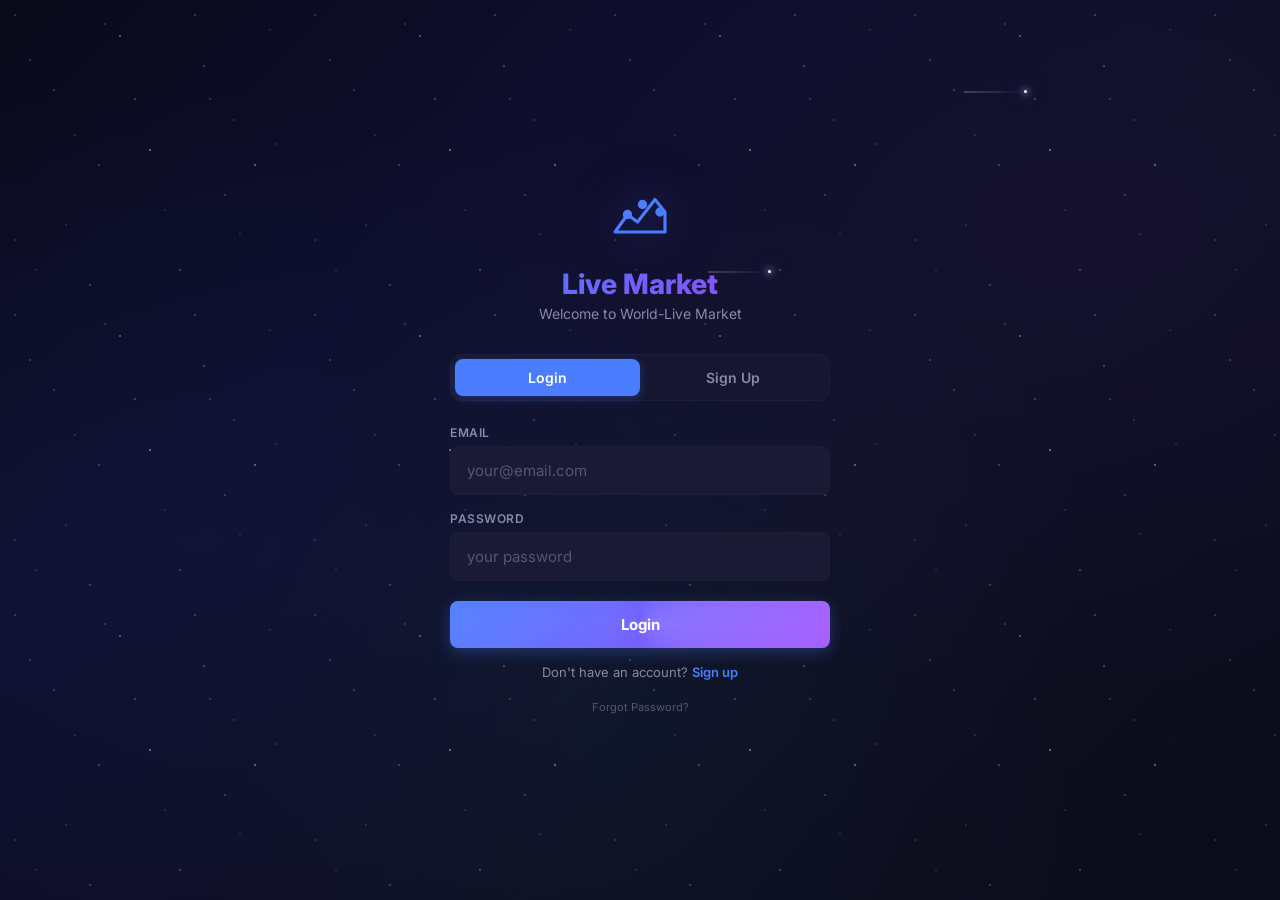
==== commit d8d22a3a: "Add files via upload" ====
--- a/index.html
+++ b/index.html
@@ -37,7 +37,7 @@
 <div class="input-group"><label>Password</label><input type="password" id="loginPassword" placeholder="your password" required></div>
 <button type="submit" class="auth-btn primary-btn">Login</button>
 <p class="auth-switch">Don't have an account? <a href="#" id="switchToSignup">Sign up</a></p>
-<p class="auth-switch" style="margin-top:4px;font-size:11px;color:var(--text3)"><a href="#" id="adminLoginLink" style="color:var(--text3);font-weight:400">Admin Access</a> &middot; <a href="#" id="forgotPwdLink" style="color:var(--text3);font-weight:400">Forgot Password?</a></p>
+<p class="auth-switch" style="margin-top:4px;font-size:11px;color:var(--text3)"><a href="#" id="forgotPwdLink" style="color:var(--text3);font-weight:400">Forgot Password?</a></p>
 </form>
 <form id="signupForm" class="auth-form">
 <div class="input-group"><label>Email</label><input type="email" id="signupEmail" placeholder="your@email.com" required></div>
@@ -351,6 +351,8 @@
 <div id="bugModal" class="modal-overlay hidden"><div class="modal-content"><div class="modal-header"><h3>Report a Bug</h3><button class="modal-close" id="bugCloseBtn">X</button></div><div class="modal-body"><p class="bug-intro">Describe the issue below.</p><textarea id="bugReportText" class="bug-textarea" placeholder="Describe the bug..." rows="5"></textarea><button class="auth-btn primary-btn" id="submitBugBtn">Submit Report</button></div></div></div>
 <div id="passwordModal" class="modal-overlay hidden"><div class="modal-content"><div class="modal-header"><h3>Change Password</h3><button class="modal-close" id="passwordCloseBtn">X</button></div><div class="modal-body"><form id="changePasswordForm"><div class="input-group"><label>Current Password</label><input type="password" id="currentPassword" placeholder="Current password" required></div><div class="input-group"><label>New Password</label><input type="password" id="newPassword" placeholder="Min 6 chars" required minlength="6"></div><div class="input-group"><label>Confirm New Password</label><input type="password" id="confirmNewPassword" placeholder="Confirm" required minlength="6"></div><button type="submit" class="auth-btn primary-btn">Update Password</button></form><div id="passwordError" class="auth-error hidden"></div><div id="passwordSuccess" class="auth-success hidden">Password updated!</div></div></div></div>
 
+<div id="adminLoginModal" class="modal-overlay hidden"><div class="modal-content"><div class="modal-header"><h3>&#128272; Admin Login</h3><button class="modal-close" id="adminLoginClose">X</button></div><div class="modal-body"><div class="input-group"><label>Admin Password</label><input type="password" id="adminLoginPassword" placeholder="Enter admin password" required></div><button class="auth-btn primary-btn" id="adminLoginSubmitBtn">Authenticate</button><div id="adminLoginError" class="auth-error hidden"></div></div></div></div>
+
 <div id="coinModal" class="modal-overlay hidden"><div class="modal-content"><div class="modal-header"><div class="coin-modal-header"><div class="coin-modal-icon" id="coinModalIcon"></div><div><h3 id="coinModalName">Bitcoin</h3><span class="coin-modal-symbol" id="coinModalSymbol">BTC</span></div></div><button class="modal-close" id="coinModalClose">X</button></div><div class="modal-body"><div class="coin-modal-price"><span class="coin-modal-price-val" id="coinModalPrice">$0.00</span><span class="coin-modal-price-chg" id="coinModalChange">+0.00%</span></div><div class="coin-modal-chart" id="coinModalChart"><svg class="sparkline-svg" viewBox="0 0 300 80" preserveAspectRatio="none" id="sparklineSvg"><path id="sparklinePath" d="" fill="none" stroke-width="2"/></svg></div><div class="coin-modal-stats"><div class="cms-row"><span class="cms-label">Market Cap</span><span class="cms-value" id="cmsMcap">--</span></div><div class="cms-row"><span class="cms-label">24h Volume</span><span class="cms-value" id="cmsVol">--</span></div><div class="cms-row"><span class="cms-label">24h High</span><span class="cms-value" id="cmsHigh">--</span></div><div class="cms-row"><span class="cms-label">24h Low</span><span class="cms-value" id="cmsLow">--</span></div><div class="cms-row"><span class="cms-label">Rank</span><span class="cms-value" id="cmsRank">--</span></div><div class="cms-row"><span class="cms-label">All-Time High</span><span class="cms-value" id="cmsAth">--</span></div></div><div class="trade-actions" id="tradeActions"><button class="trade-btn trade-buy" id="tradeBuyBtn">&#9650; Buy</button><button class="trade-btn trade-sell" id="tradeSellBtn">&#9660; Sell</button></div></div></div></div>
 
 <div id="tradeModal" class="modal-overlay hidden"><div class="modal-content trade-modal-content"><div class="modal-header"><h3 id="tradeModalTitle">Buy Bitcoin</h3><button class="modal-close" id="tradeModalClose">X</button></div><div class="modal-body"><div class="trade-modal-price"><span id="tradeModalPrice">$0.00</span><span id="tradeModalBalance">Balance: <strong id="tradeModalBalVal">$10,000</strong></span></div><div class="trade-form"><div class="trade-input-group"><label>Amount (USD)</label><input type="number" id="tradeAmount" placeholder="0.00" min="1" step="1"></div><div class="trade-input-group"><label>Quantity</label><input type="text" id="tradeQuantity" readonly placeholder="0.0000"></div><div class="trade-summary"><div class="ts-row"><span>Price per unit</span><span id="tsPrice">$0.00</span></div><div class="ts-row"><span>Total</span><span id="tsTotal">$0.00</span></div><div class="ts-row"><span>Fee (0.1%)</span><span id="tsFee">$0.00</span></div></div><button class="trade-execute-btn" id="tradeExecuteBtn">Execute Buy Order</button><div id="tradeError" class="auth-error hidden"></div><div id="tradeSuccess" class="auth-success hidden">Order executed successfully!</div></div></div></div></div>
